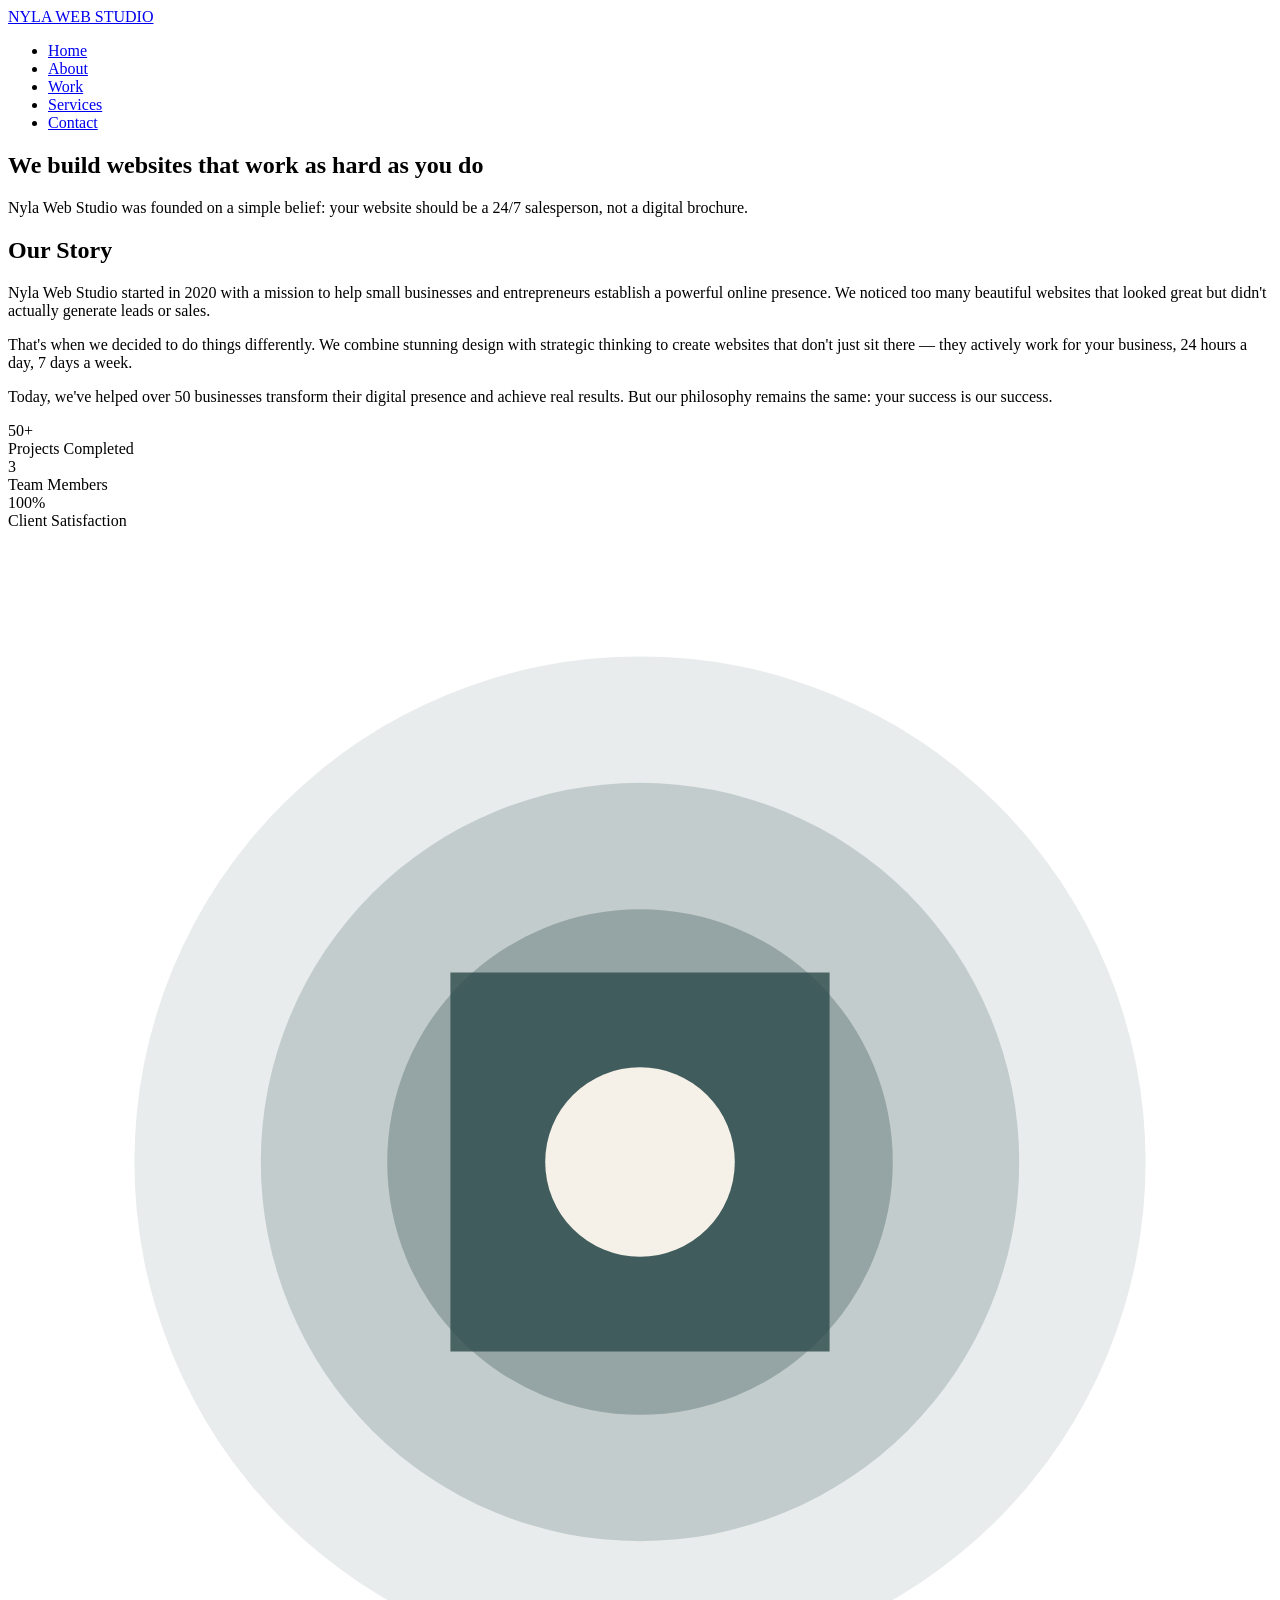
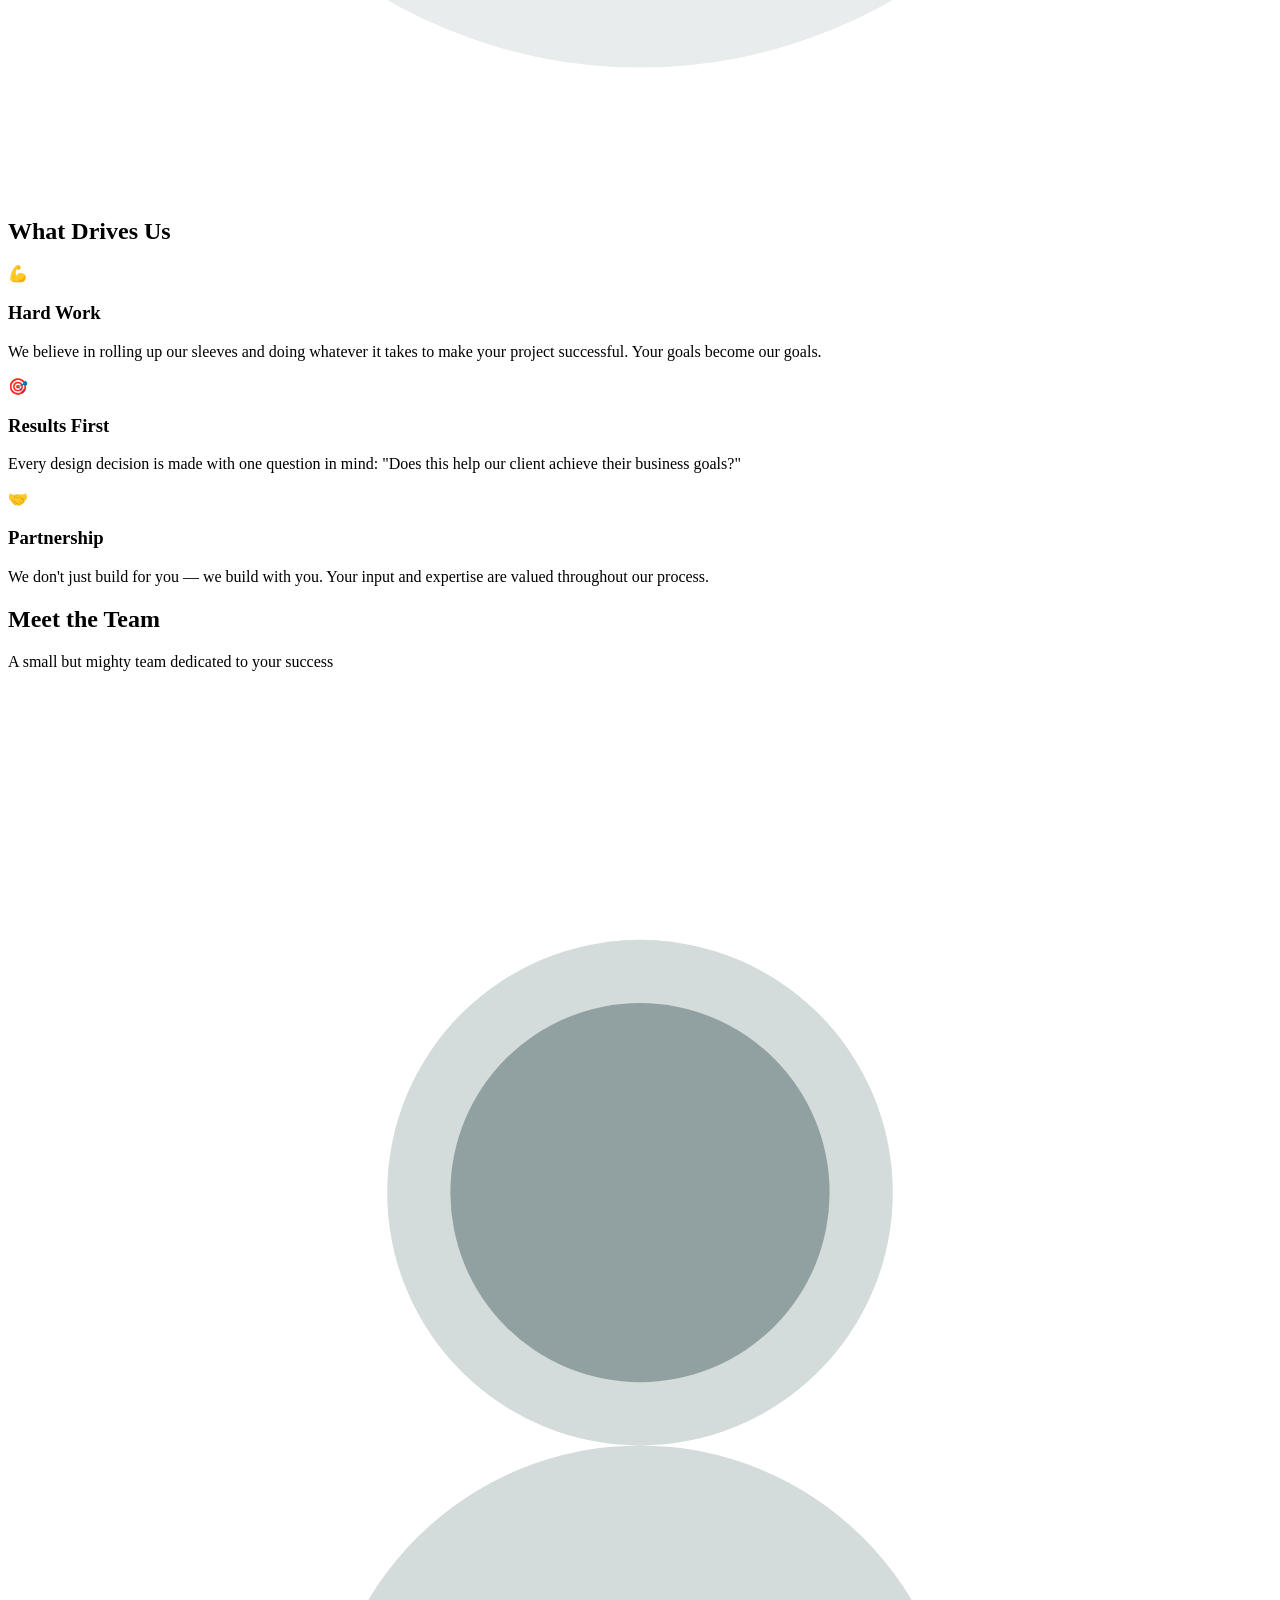
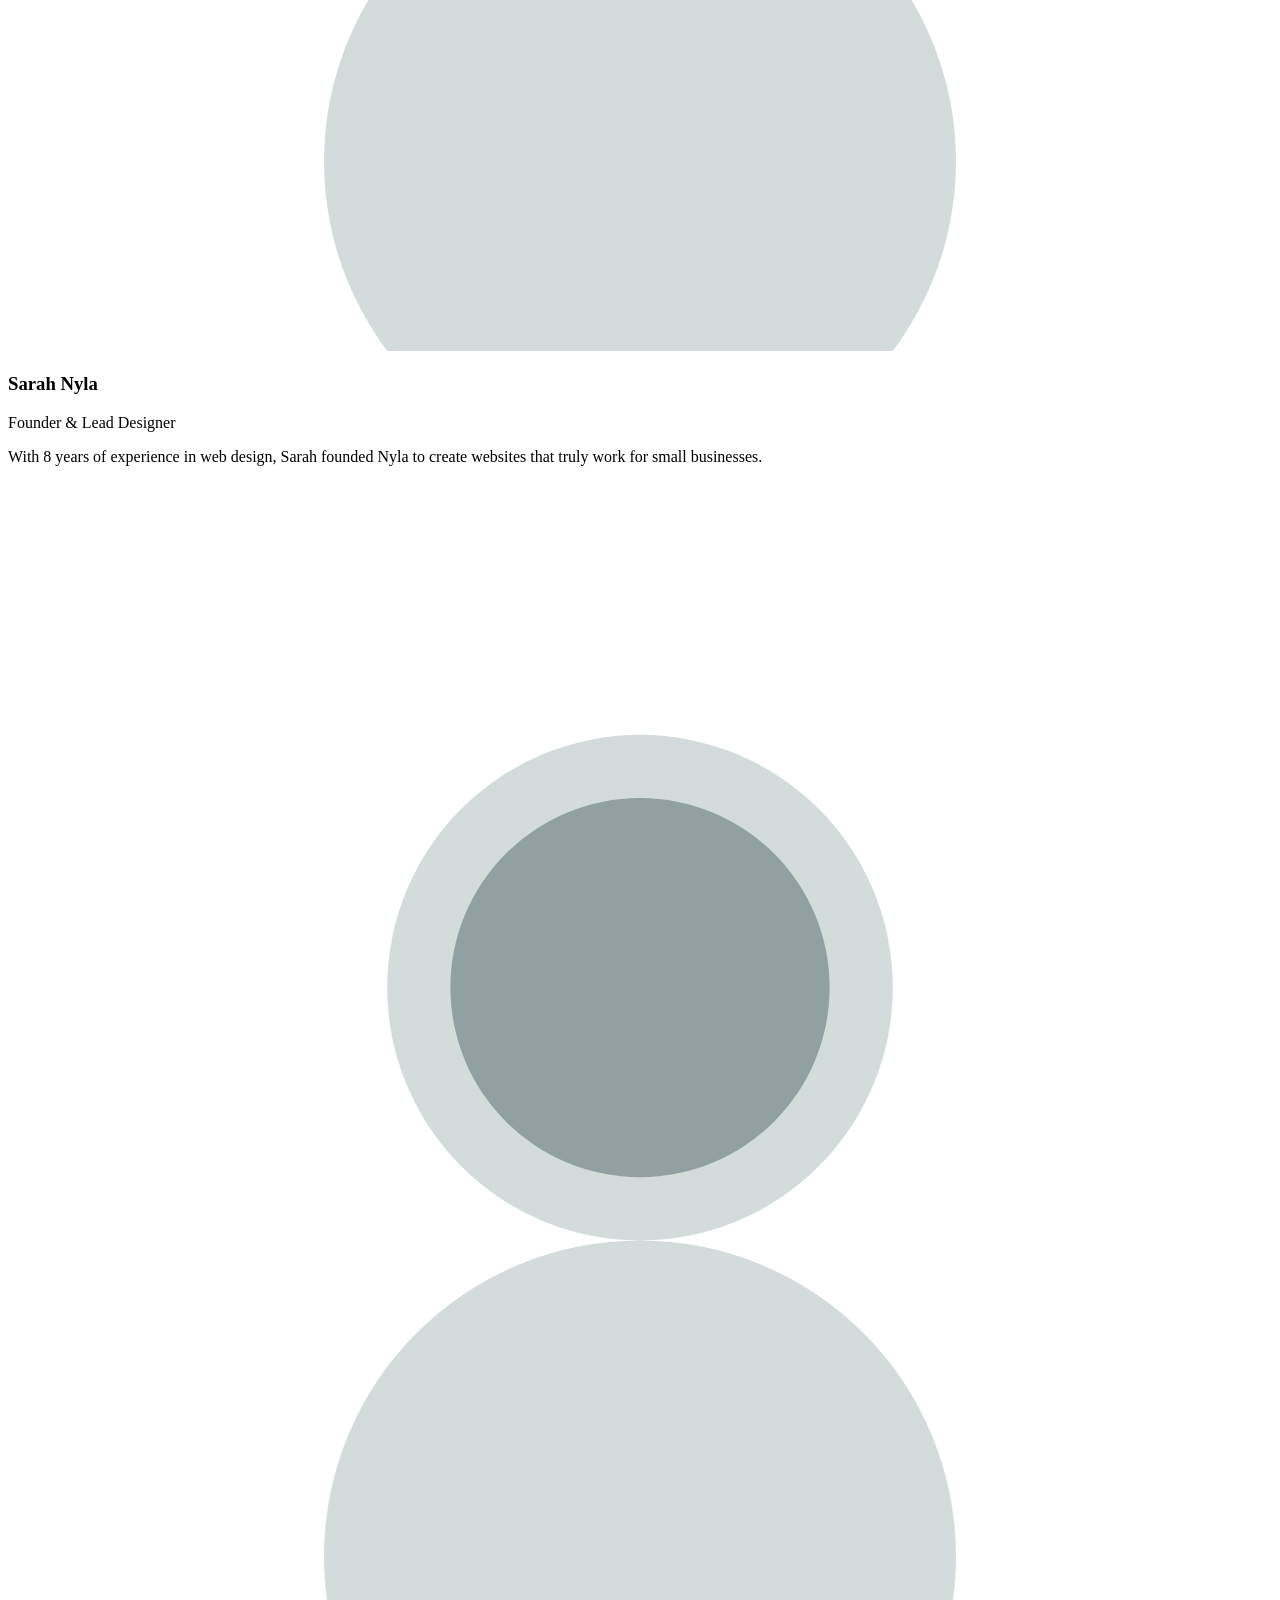
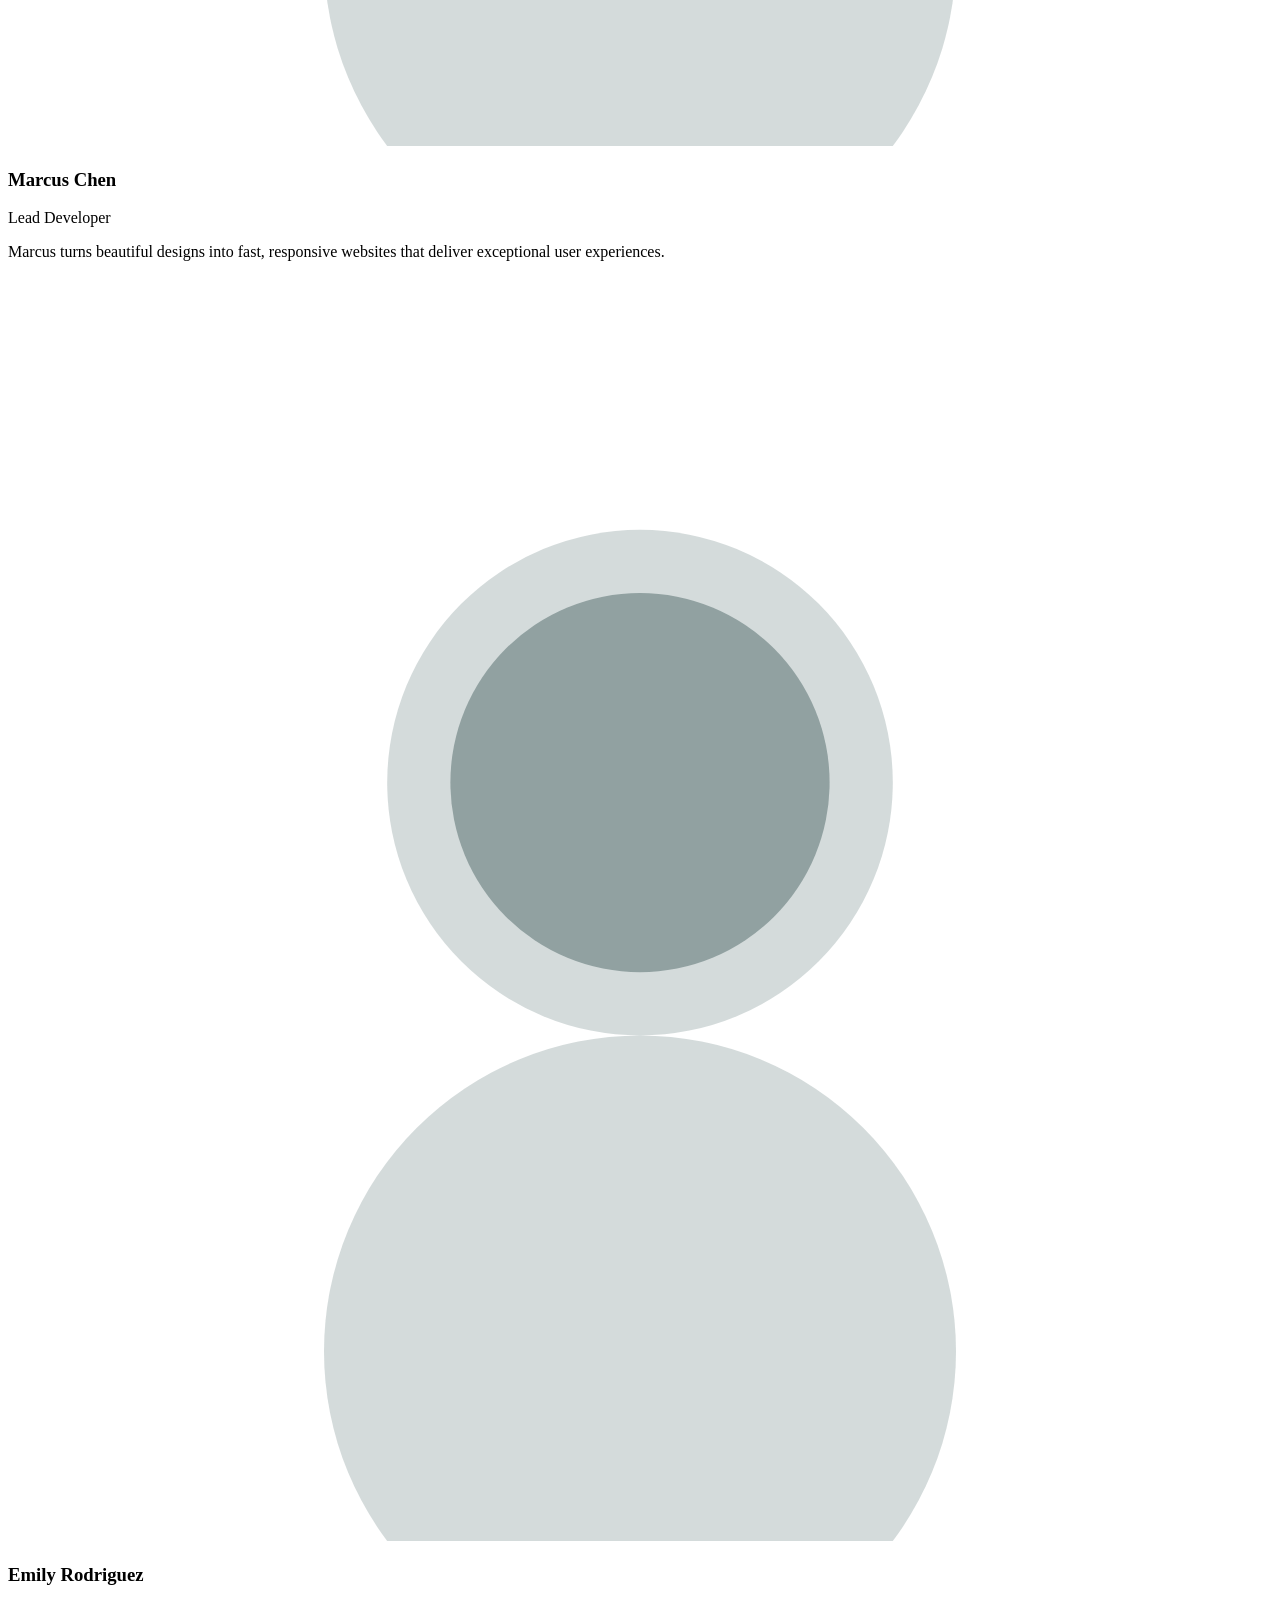
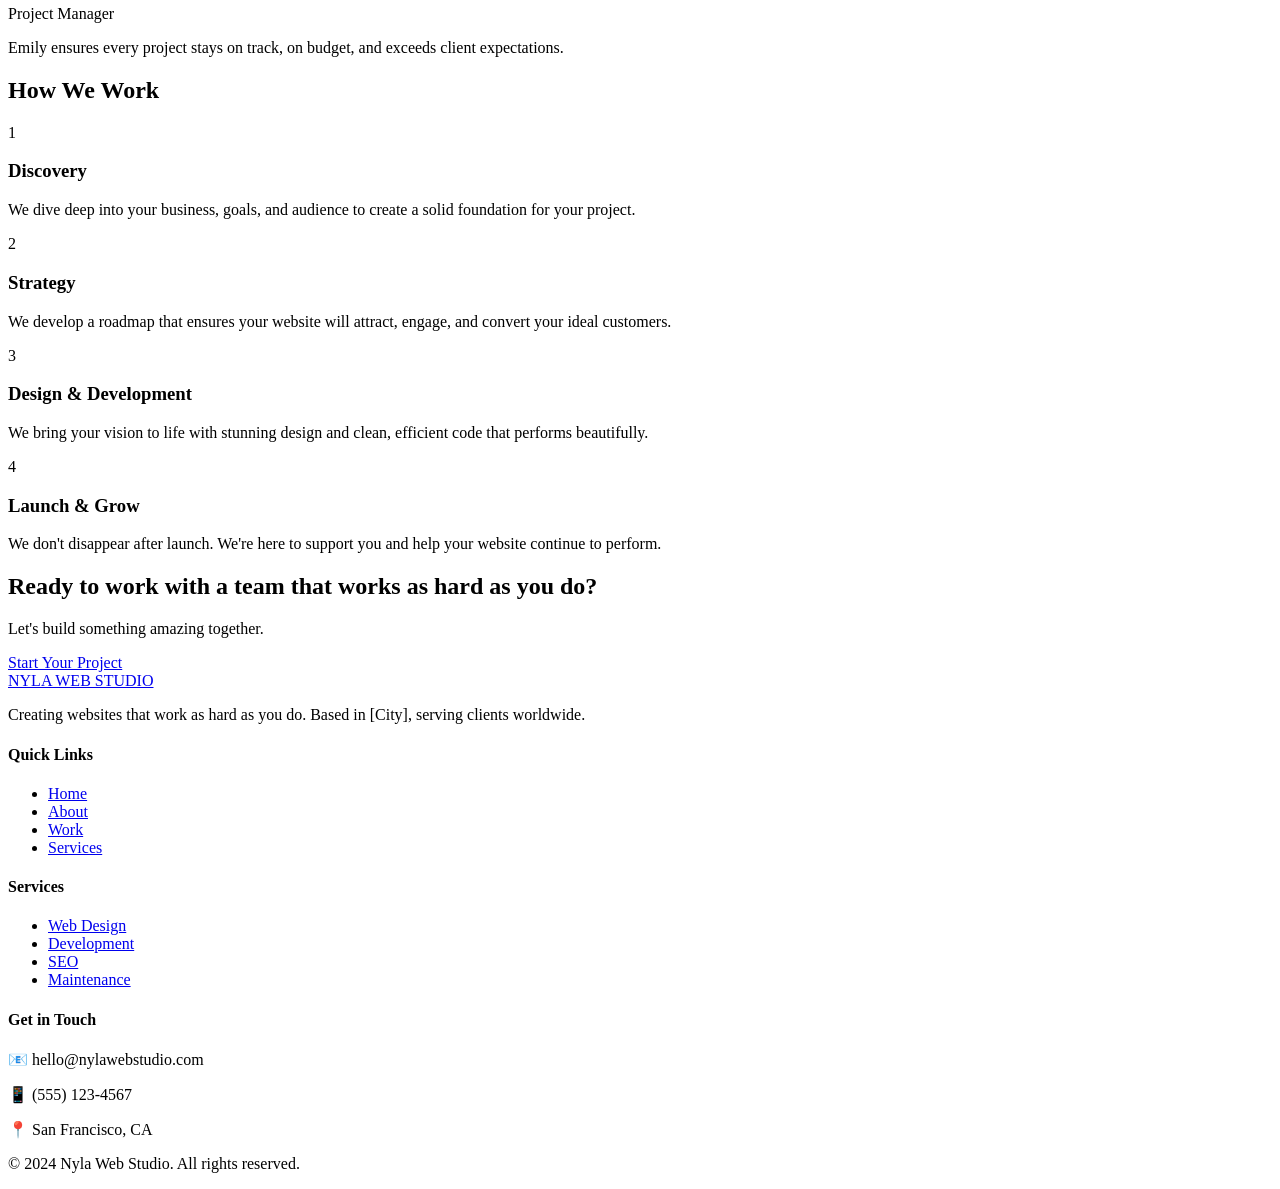
==== about.html @ 53f34f25 "Initial commit: Nyla Web Studio" ====
<!DOCTYPE html>
<html lang="en">
<head>
    <meta charset="UTF-8">
    <meta name="viewport" content="width=device-width, initial-scale=1.0">
    <title>About Us - Nyla Web Studio | Websites That Work As Hard As You Do</title>
    <link rel="stylesheet" href="style.css">
    <link rel="stylesheet" href="about.css">
</head>
<body>
    <!-- Navigation -->
    <nav class="navbar">
        <div class="container">
            <a href="index.html" class="logo">NYLA WEB STUDIO</a>
            <ul class="nav-menu">
                <li><a href="index.html">Home</a></li>
                <li><a href="about.html" class="active">About</a></li>
                <li><a href="#work">Work</a></li>
                <li><a href="#services">Services</a></li>
                <li><a href="#Insight">Contact</a></li>
            </ul>
        </div>
    </nav>

    <!-- Page Header -->
    <section class="page-header">
        <div class="container">
            <h1>We build websites that work as hard as you do</h1>
            <p>Nyla Web Studio was founded on a simple belief: your website should be a 24/7 salesperson, not a digital brochure.</p>
        </div>
    </section>

    <!-- Story Section -->
    <section class="story-section">
        <div class="container">
            <div class="story-grid">
                <div class="story-content">
                    <h2>Our Story</h2>
                    <p>Nyla Web Studio started in 2020 with a mission to help small businesses and entrepreneurs establish a powerful online presence. We noticed too many beautiful websites that looked great but didn't actually generate leads or sales.</p>
                    <p>That's when we decided to do things differently. We combine stunning design with strategic thinking to create websites that don't just sit there — they actively work for your business, 24 hours a day, 7 days a week.</p>
                    <p>Today, we've helped over 50 businesses transform their digital presence and achieve real results. But our philosophy remains the same: your success is our success.</p>
                    
                    <div class="story-stats">
                        <div class="stat-item">
                            <div class="stat-number">50+</div>
                            <div class="stat-label">Projects Completed</div>
                        </div>
                        <div class="stat-item">
                            <div class="stat-number">3</div>
                            <div class="stat-label">Team Members</div>
                        </div>
                        <div class="stat-item">
                            <div class="stat-number">100%</div>
                            <div class="stat-label">Client Satisfaction</div>
                        </div>
                    </div>
                </div>
                <div class="story-image">
                    <svg viewBox="0 0 200 200" xmlns="http://www.w3.org/2000/svg">
                        <circle cx="100" cy="100" r="80" fill="#2c4a4a" opacity="0.1"/>
                        <circle cx="100" cy="100" r="60" fill="#2c4a4a" opacity="0.2"/>
                        <circle cx="100" cy="100" r="40" fill="#2c4a4a" opacity="0.3"/>
                        <path d="M70 70 L130 70 L130 130 L70 130 Z" fill="#2c4a4a" opacity="0.8"/>
                        <circle cx="100" cy="100" r="15" fill="#f5f0e8"/>
                    </svg>
                </div>
            </div>
        </div>
    </section>

    <!-- Values Section -->
    <section class="values-section">
        <div class="container">
            <h2>What Drives Us</h2>
            <div class="values-grid">
                <div class="value-card">
                    <div class="value-icon">💪</div>
                    <h3>Hard Work</h3>
                    <p>We believe in rolling up our sleeves and doing whatever it takes to make your project successful. Your goals become our goals.</p>
                </div>
                <div class="value-card">
                    <div class="value-icon">🎯</div>
                    <h3>Results First</h3>
                    <p>Every design decision is made with one question in mind: "Does this help our client achieve their business goals?"</p>
                </div>
                <div class="value-card">
                    <div class="value-icon">🤝</div>
                    <h3>Partnership</h3>
                    <p>We don't just build for you — we build with you. Your input and expertise are valued throughout our process.</p>
                </div>
            </div>
        </div>
    </section>

    <!-- Team Section -->
    <section class="team-section">
        <div class="container">
            <h2>Meet the Team</h2>
            <p class="team-subtitle">A small but mighty team dedicated to your success</p>
            
            <div class="team-grid">
                <div class="team-member">
                    <div class="member-image">
                        <svg viewBox="0 0 100 100" xmlns="http://www.w3.org/2000/svg">
                            <circle cx="50" cy="40" r="20" fill="#2c4a4a" opacity="0.2"/>
                            <circle cx="50" cy="85" r="25" fill="#2c4a4a" opacity="0.2"/>
                            <circle cx="50" cy="40" r="15" fill="#2c4a4a" opacity="0.4"/>
                        </svg>
                    </div>
                    <h3>Sarah Nyla</h3>
                    <div class="member-role">Founder & Lead Designer</div>
                    <p class="member-bio">With 8 years of experience in web design, Sarah founded Nyla to create websites that truly work for small businesses.</p>
                </div>
                <div class="team-member">
                    <div class="member-image">
                        <svg viewBox="0 0 100 100" xmlns="http://www.w3.org/2000/svg">
                            <circle cx="50" cy="40" r="20" fill="#2c4a4a" opacity="0.2"/>
                            <circle cx="50" cy="85" r="25" fill="#2c4a4a" opacity="0.2"/>
                            <circle cx="50" cy="40" r="15" fill="#2c4a4a" opacity="0.4"/>
                        </svg>
                    </div>
                    <h3>Marcus Chen</h3>
                    <div class="member-role">Lead Developer</div>
                    <p class="member-bio">Marcus turns beautiful designs into fast, responsive websites that deliver exceptional user experiences.</p>
                </div>
                <div class="team-member">
                    <div class="member-image">
                        <svg viewBox="0 0 100 100" xmlns="http://www.w3.org/2000/svg">
                            <circle cx="50" cy="40" r="20" fill="#2c4a4a" opacity="0.2"/>
                            <circle cx="50" cy="85" r="25" fill="#2c4a4a" opacity="0.2"/>
                            <circle cx="50" cy="40" r="15" fill="#2c4a4a" opacity="0.4"/>
                        </svg>
                    </div>
                    <h3>Emily Rodriguez</h3>
                    <div class="member-role">Project Manager</div>
                    <p class="member-bio">Emily ensures every project stays on track, on budget, and exceeds client expectations.</p>
                </div>
            </div>
        </div>
    </section>

    <!-- Process Section -->
    <section class="process-section">
        <div class="container">
            <h2>How We Work</h2>
            <div class="process-timeline">
                <div class="process-item">
                    <div class="process-number">1</div>
                    <div class="process-content">
                        <h3>Discovery</h3>
                        <p>We dive deep into your business, goals, and audience to create a solid foundation for your project.</p>
                    </div>
                </div>
                <div class="process-item">
                    <div class="process-number">2</div>
                    <div class="process-content">
                        <h3>Strategy</h3>
                        <p>We develop a roadmap that ensures your website will attract, engage, and convert your ideal customers.</p>
                    </div>
                </div>
                <div class="process-item">
                    <div class="process-number">3</div>
                    <div class="process-content">
                        <h3>Design & Development</h3>
                        <p>We bring your vision to life with stunning design and clean, efficient code that performs beautifully.</p>
                    </div>
                </div>
                <div class="process-item">
                    <div class="process-number">4</div>
                    <div class="process-content">
                        <h3>Launch & Grow</h3>
                        <p>We don't disappear after launch. We're here to support you and help your website continue to perform.</p>
                    </div>
                </div>
            </div>
        </div>
    </section>

    <!-- CTA Section -->
    <section class="cta-section">
        <div class="container">
            <h2>Ready to work with a team that works as hard as you do?</h2>
            <p>Let's build something amazing together.</p>
            <a href="#contact" class="cta-button">Start Your Project</a>
        </div>
    </section>

    <!-- Footer -->
    <footer class="footer">
        <div class="container">
            <div class="footer-content">
                <div class="footer-about">
                    <a href="index.html" class="footer-logo">NYLA WEB STUDIO</a>
                    <p>Creating websites that work as hard as you do. Based in [City], serving clients worldwide.</p>
                </div>
                <div class="footer-links">
                    <h4>Quick Links</h4>
                    <ul>
                        <li><a href="index.html">Home</a></li>
                        <li><a href="about.html">About</a></li>
                        <li><a href="#work">Work</a></li>
                        <li><a href="#services">Services</a></li>
                    </ul>
                </div>
                <div class="footer-services">
                    <h4>Services</h4>
                    <ul>
                        <li><a href="#web-design">Web Design</a></li>
                        <li><a href="#development">Development</a></li>
                        <li><a href="#seo">SEO</a></li>
                        <li><a href="#maintenance">Maintenance</a></li>
                    </ul>
                </div>
                <div class="footer-contact">
                    <h4>Get in Touch</h4>
                    <p>📧 hello@nylawebstudio.com</p>
                    <p>📱 (555) 123-4567</p>
                    <p>📍 San Francisco, CA</p>
                </div>
            </div>
            <div class="footer-bottom">
                <p>&copy; 2024 Nyla Web Studio. All rights reserved.</p>
            </div>
        </div>
    </footer>
</body>
</html>
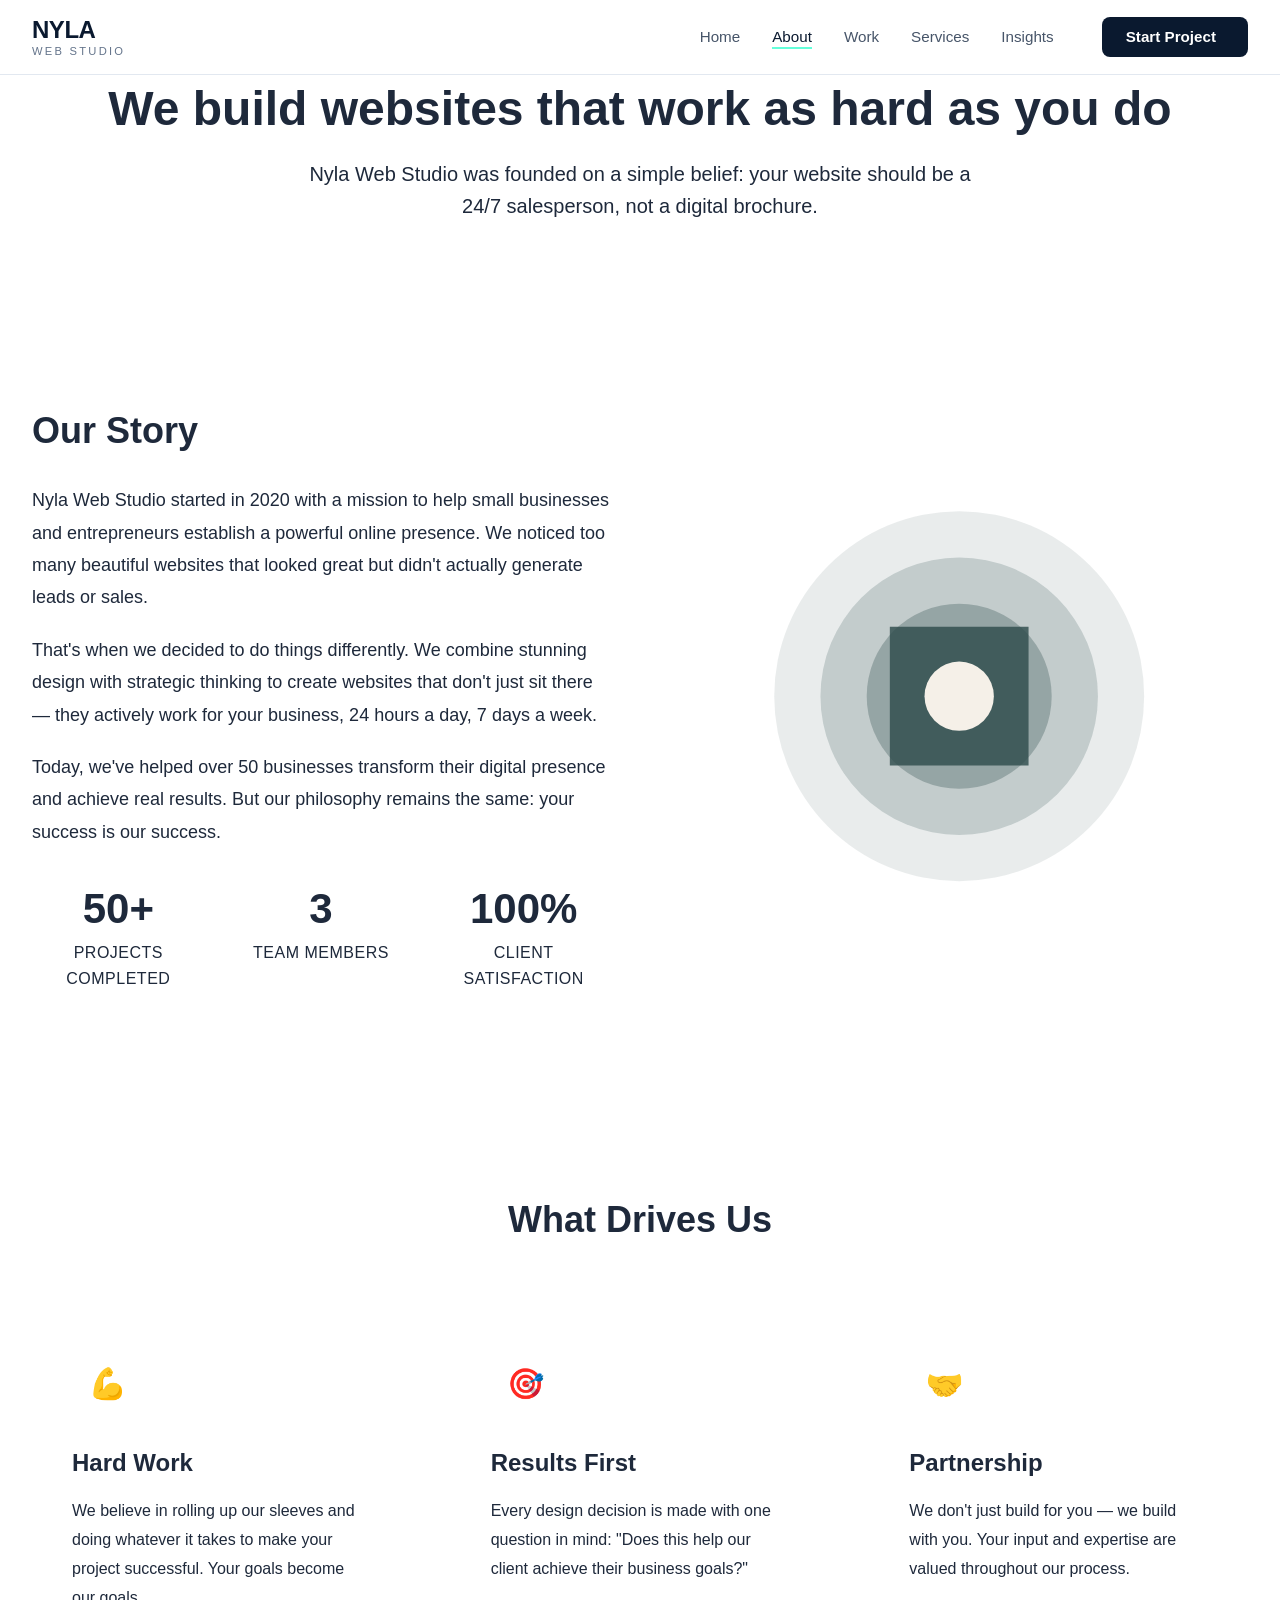
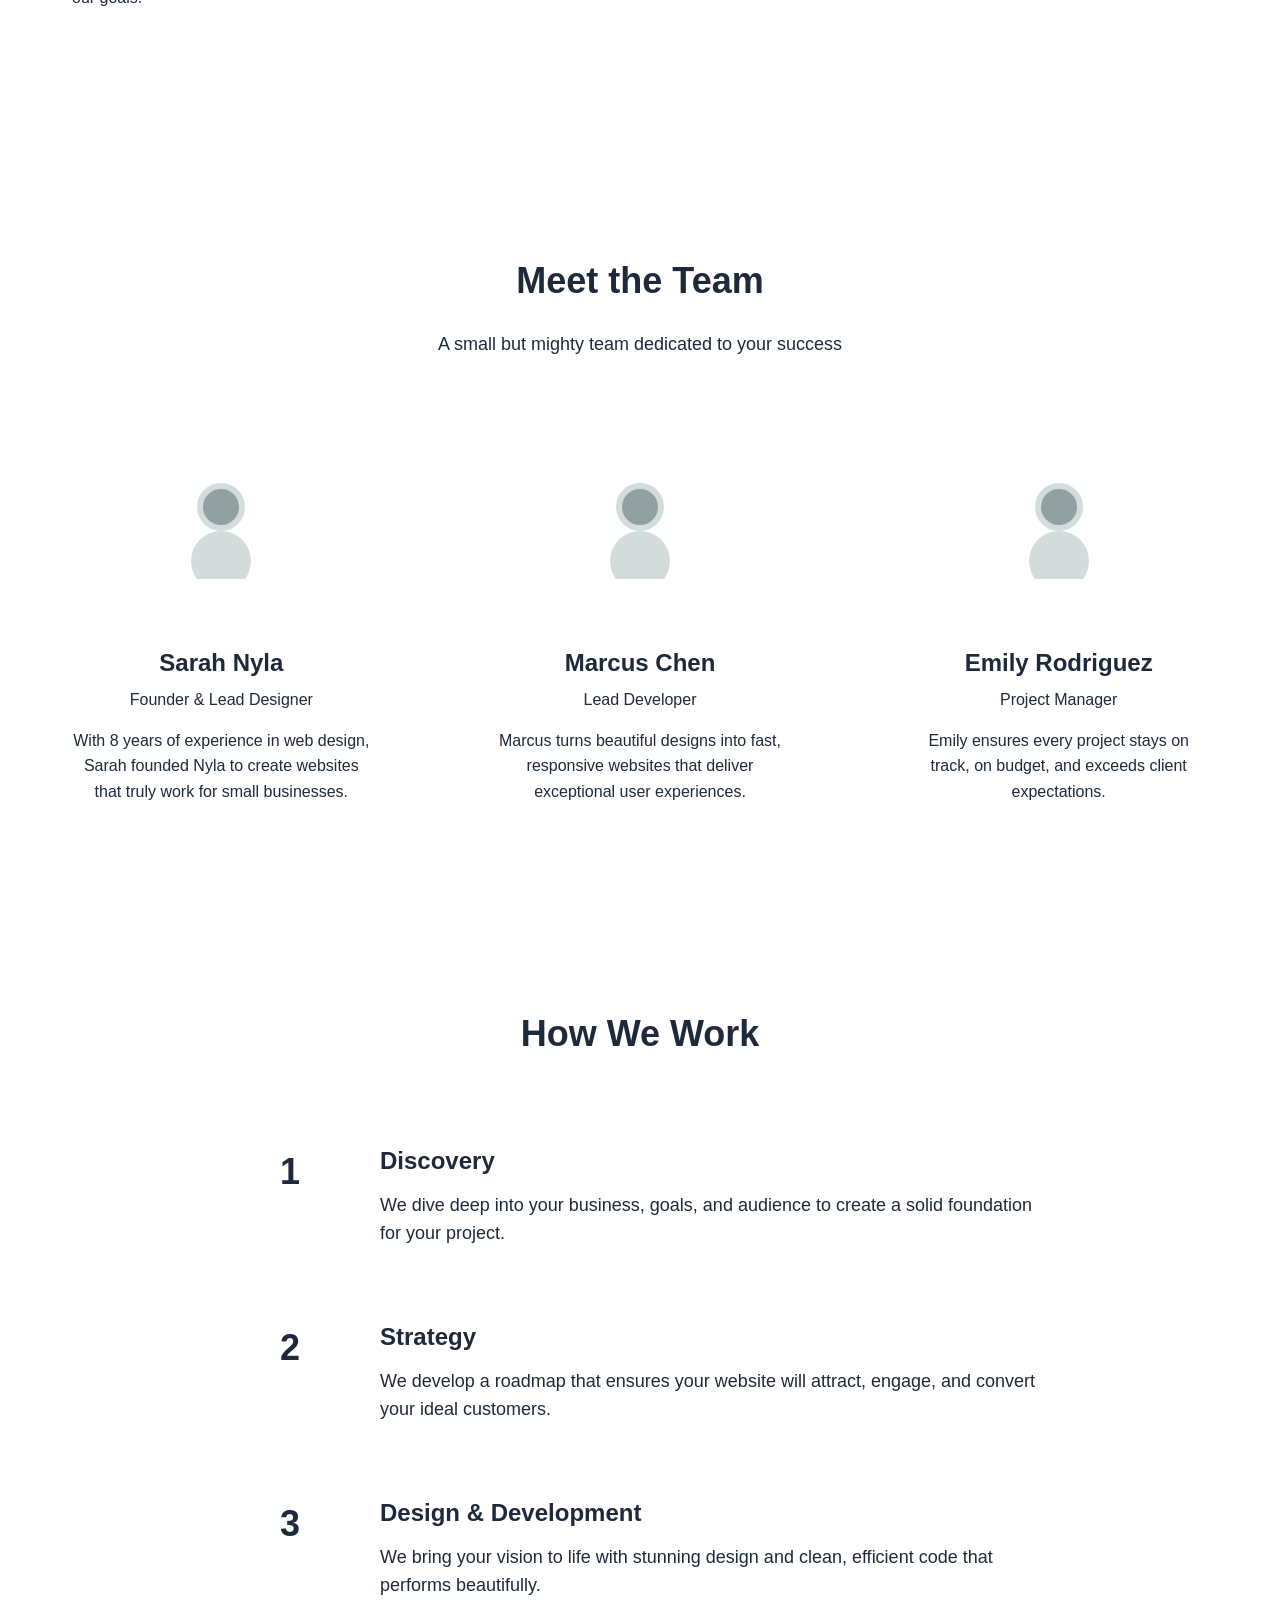
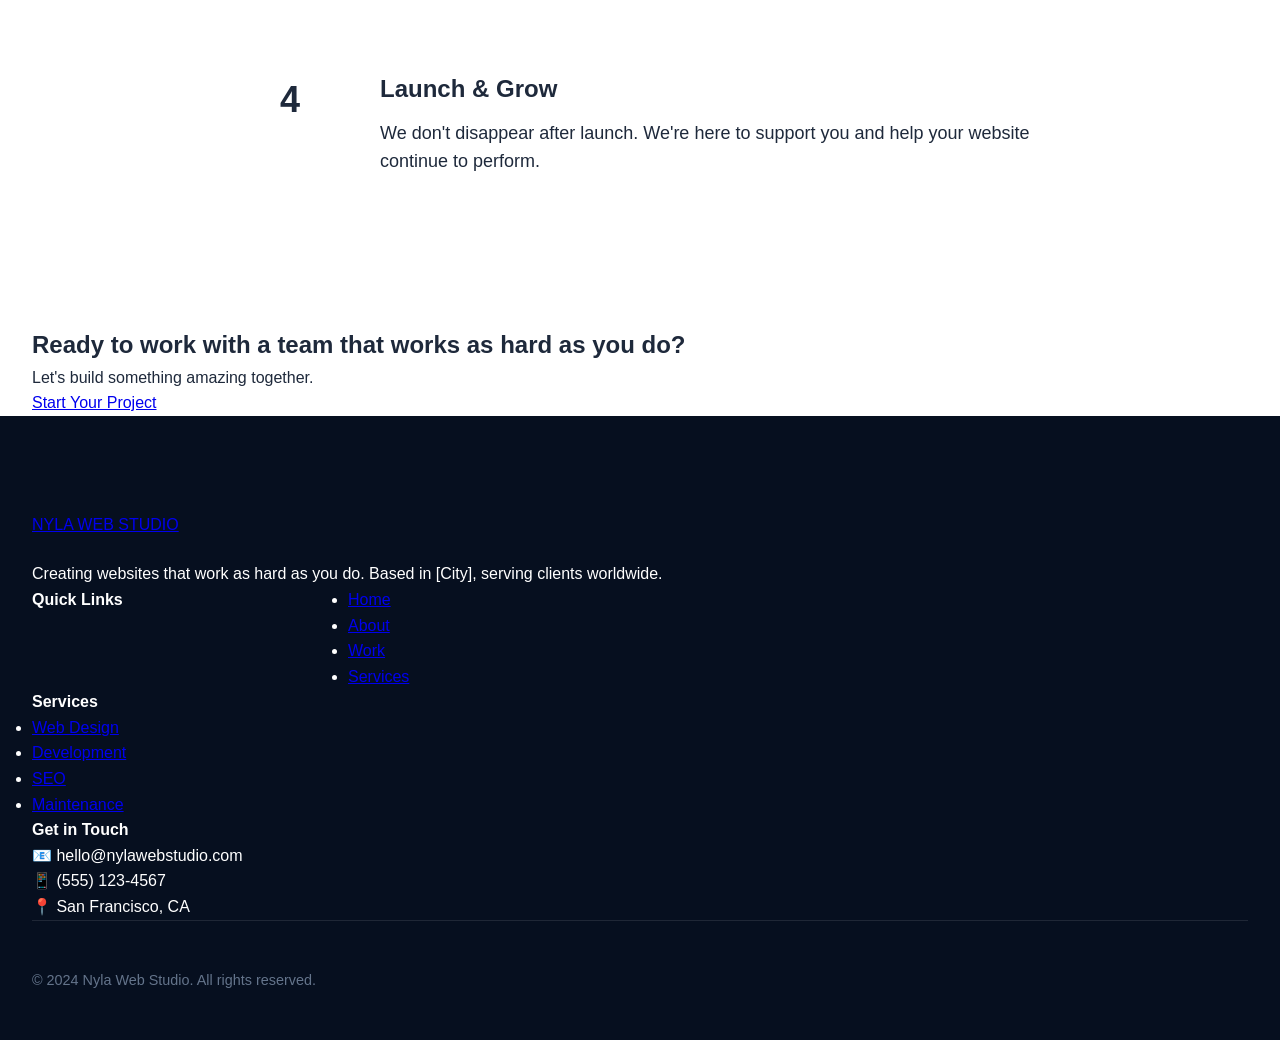
==== commit 65a3860a: "Save: responsive fixes and notification security" ====
--- a/about.html
+++ b/about.html
@@ -4,21 +4,36 @@
     <meta charset="UTF-8">
     <meta name="viewport" content="width=device-width, initial-scale=1.0">
     <title>About Us - Nyla Web Studio | Websites That Work As Hard As You Do</title>
-    <link rel="stylesheet" href="style.css">
-    <link rel="stylesheet" href="about.css">
+    <link rel="stylesheet" href="css/style.css">
+    <link rel="stylesheet" href="css/about.css">
 </head>
 <body>
     <!-- Navigation -->
     <nav class="navbar">
-        <div class="container">
-            <a href="index.html" class="logo">NYLA WEB STUDIO</a>
-            <ul class="nav-menu">
-                <li><a href="index.html">Home</a></li>
-                <li><a href="about.html" class="active">About</a></li>
-                <li><a href="#work">Work</a></li>
-                <li><a href="#services">Services</a></li>
-                <li><a href="#Insight">Contact</a></li>
-            </ul>
+        <div class="nav-container">
+            <a href="index.html" class="nav-logo">
+                <span class="logo-text">NYLA</span>
+                <span class="logo-tagline">web studio</span>
+            </a>
+            <div class="nav-menu">
+                <ul class="nav-list">
+                    <li><a href="index.html" class="nav-link">Home</a></li>
+                    <li><a href="about.html" class="nav-link active">About</a></li>
+                    <li><a href="#work" class="nav-link">Work</a></li>
+                    <li><a href="#services" class="nav-link">Services</a></li>
+                    <li><a href="#insights" class="nav-link">Insights</a></li>
+                </ul>
+                <a href="#contact" class="nav-cta">
+                    <span>Start Project</span>
+                    <i class="fas fa-arrow-right"></i>
+                </a>
+            </div>
+
+            <div class="nav-toggle">
+                <span></span>
+                <span></span>
+                <span></span>
+            </div>
         </div>
     </nav>
 
--- a/css/style.css
+++ b/css/style.css
@@ -0,0 +1,1562 @@
+/* ==========================================================================
+   Reset & Variables
+   ========================================================================== */
+
+* {
+    margin: 0;
+    padding: 0;
+    box-sizing: border-box;
+}
+
+:root {
+    /* Colors */
+    --primary: #0a192f;
+    --primary-dark: #060f1f;
+    --primary-light: #172a45;
+    --secondary: #64ffda;
+    --secondary-dark: #4cd8b8;
+    --accent: #ff6b6b;
+    --white: #ffffff;
+    --off-white: #f8fafc;
+    --gray-100: #f1f5f9;
+    --gray-200: #e2e8f0;
+    --gray-300: #cbd5e1;
+    --gray-400: #94a3b8;
+    --gray-500: #64748b;
+    --gray-600: #475569;
+    --gray-700: #334155;
+    --gray-800: #1e293b;
+    --gray-900: #0f172a;
+    
+    /* Typography */
+    --font-primary: 'Plus Jakarta Sans', sans-serif;
+    --font-display: 'Syne', sans-serif;
+    
+    /* Spacing */
+    --space-xs: 0.5rem;
+    --space-sm: 1rem;
+    --space-md: 1.5rem;
+    --space-lg: 2rem;
+    --space-xl: 3rem;
+    --space-2xl: 4rem;
+    --space-3xl: 6rem;
+    
+    /* Other */
+    --radius-sm: 0.5rem;
+    --radius-md: 1rem;
+    --radius-lg: 2rem;
+    --shadow-sm: 0 1px 3px rgba(0,0,0,0.12);
+    --shadow-md: 0 4px 6px rgba(0,0,0,0.1);
+    --shadow-lg: 0 10px 25px rgba(0,0,0,0.1);
+    --transition: all 0.3s ease;
+}
+
+/* ==========================================================================
+   Base Styles
+   ========================================================================== */
+
+body {
+    font-family: var(--font-primary);
+    color: var(--gray-800);
+    background: var(--white);
+    line-height: 1.6;
+    overflow-x: hidden;
+}
+
+html {
+    scroll-behavior: smooth;
+}
+
+.container {
+    max-width: 1280px;
+    margin: 0 auto;
+    padding: 0 var(--space-lg);
+}
+
+/* ==========================================================================
+   Preloader
+   ========================================================================== */
+
+.preloader {
+    position: fixed;
+    inset: 0;
+    background: var(--primary);
+    z-index: 9999;
+    display: flex;
+    align-items: center;
+    justify-content: center;
+    transition: opacity 0.5s ease, visibility 0.5s ease;
+}
+
+.preloader.hidden {
+    opacity: 0;
+    visibility: hidden;
+}
+
+.preloader-content {
+    text-align: center;
+}
+
+.preloader-logo {
+    font-family: var(--font-display);
+    font-size: 3rem;
+    font-weight: 800;
+    color: var(--white);
+    letter-spacing: -0.02em;
+    margin-bottom: var(--space-lg);
+    animation: pulse 2s infinite;
+}
+
+@keyframes pulse {
+    0%, 100% { opacity: 1; }
+    50% { opacity: 0.5; }
+}
+
+.preloader-progress {
+    width: 200px;
+    height: 2px;
+    background: rgba(255,255,255,0.2);
+    border-radius: 2px;
+    overflow: hidden;
+}
+
+.preloader-bar {
+    width: 0%;
+    height: 100%;
+    background: var(--secondary);
+    animation: load 2s ease forwards;
+}
+
+@keyframes load {
+    0% { width: 0%; }
+    100% { width: 100%; }
+}
+
+/* ==========================================================================
+   Navigation
+   ========================================================================== */
+
+.navbar {
+    position: fixed;
+    top: 0;
+    left: 0;
+    width: 100%;
+    z-index: 1000;
+    background: rgba(255,255,255,0.95);
+    backdrop-filter: blur(10px);
+    -webkit-backdrop-filter: blur(10px);
+    border-bottom: 1px solid var(--gray-200);
+    transition: var(--transition);
+}
+
+.navbar.scrolled {
+    box-shadow: var(--shadow-md);
+}
+
+.nav-container {
+    max-width: 1280px;
+    margin: 0 auto;
+    padding: var(--space-sm) var(--space-lg);
+    display: flex;
+    justify-content: space-between;
+    align-items: center;
+}
+
+.nav-logo {
+    text-decoration: none;
+    display: flex;
+    flex-direction: column;
+    line-height: 1.2;
+}
+
+.logo-text {
+    font-family: var(--font-display);
+    font-size: 1.5rem;
+    font-weight: 800;
+    color: var(--primary);
+    letter-spacing: -0.02em;
+}
+
+.logo-tagline {
+    font-size: 0.7rem;
+    color: var(--gray-500);
+    letter-spacing: 0.2em;
+    text-transform: uppercase;
+}
+
+.nav-menu {
+    display: flex;
+    align-items: center;
+    gap: var(--space-xl);
+}
+
+.nav-list {
+    display: flex;
+    gap: var(--space-lg);
+    list-style: none;
+}
+
+.nav-link {
+    text-decoration: none;
+    color: var(--gray-600);
+    font-weight: 500;
+    font-size: 0.95rem;
+    transition: var(--transition);
+    position: relative;
+}
+
+.nav-link::after {
+    content: '';
+    position: absolute;
+    bottom: -4px;
+    left: 0;
+    width: 0;
+    height: 2px;
+    background: var(--secondary);
+    transition: var(--transition);
+}
+
+.nav-link:hover,
+.nav-link.active {
+    color: var(--primary);
+}
+
+.nav-link:hover::after,
+.nav-link.active::after {
+    width: 100%;
+}
+
+.nav-cta {
+    text-decoration: none;
+    display: inline-flex;
+    align-items: center;
+    gap: var(--space-xs);
+    padding: var(--space-xs) var(--space-md);
+    background: var(--primary);
+    color: var(--white);
+    border-radius: var(--radius-sm);
+    font-weight: 600;
+    font-size: 0.95rem;
+    transition: var(--transition);
+}
+
+.nav-cta:hover {
+    background: var(--secondary);
+    color: var(--primary);
+    transform: translateY(-2px);
+}
+
+.nav-toggle {
+    display: none;
+    flex-direction: column;
+    gap: 6px;
+    cursor: pointer;
+}
+
+.nav-toggle span {
+    width: 30px;
+    height: 2px;
+    background: var(--primary);
+    transition: var(--transition);
+}
+
+/* Mobile Navigation */
+@media (max-width: 768px) {
+    .nav-menu {
+        position: fixed;
+        top: 72px;
+        left: 0;
+        width: 100%;
+        background: var(--white);
+        flex-direction: column;
+        padding: var(--space-xl);
+        gap: var(--space-lg);
+        transform: translateY(-150%);
+        opacity: 0;
+        transition: var(--transition);
+        box-shadow: var(--shadow-lg);
+        border-bottom: 1px solid var(--gray-200);
+    }
+    
+    .nav-menu.active {
+        transform: translateY(0);
+        opacity: 1;
+    }
+    
+    .nav-list {
+        flex-direction: column;
+        align-items: center;
+        gap: var(--space-md);
+    }
+    
+    .nav-toggle {
+        display: flex;
+    }
+    
+    .nav-toggle.active span:nth-child(1) {
+        transform: rotate(45deg) translate(8px, 6px);
+    }
+    
+    .nav-toggle.active span:nth-child(2) {
+        opacity: 0;
+    }
+    
+    .nav-toggle.active span:nth-child(3) {
+        transform: rotate(-45deg) translate(8px, -6px);
+    }
+}
+
+/* ==========================================================================
+   Hero Section
+   ========================================================================== */
+
+.hero {
+    min-height: 100vh;
+    display: flex;
+    align-items: center;
+    position: relative;
+    padding: var(--space-3xl) var(--space-lg);
+    background: linear-gradient(135deg, var(--primary) 0%, var(--primary-dark) 100%);
+    color: var(--white);
+    overflow: hidden;
+}
+
+.hero-background {
+    position: absolute;
+    inset: 0;
+    overflow: hidden;
+}
+
+.hero-shape {
+    position: absolute;
+    border-radius: 50%;
+    filter: blur(60px);
+    opacity: 0.15;
+}
+
+.hero-shape-1 {
+    width: 400px;
+    height: 400px;
+    background: var(--secondary);
+    top: -100px;
+    right: -100px;
+    animation: float 20s infinite;
+}
+
+.hero-shape-2 {
+    width: 300px;
+    height: 300px;
+    background: var(--accent);
+    bottom: -100px;
+    left: -100px;
+    animation: float 15s infinite reverse;
+}
+
+.hero-shape-3 {
+    width: 200px;
+    height: 200px;
+    background: var(--secondary);
+    top: 50%;
+    left: 50%;
+    transform: translate(-50%, -50%);
+    animation: pulse 10s infinite;
+}
+
+@keyframes float {
+    0%, 100% { transform: translate(0, 0); }
+    25% { transform: translate(50px, 50px); }
+    50% { transform: translate(100px, -50px); }
+    75% { transform: translate(-50px, 100px); }
+}
+
+.hero-content {
+    max-width: 800px;
+    margin: 0 auto;
+    text-align: center;
+    position: relative;
+    z-index: 10;
+}
+
+.hero-badge {
+    display: inline-flex;
+    align-items: center;
+    gap: var(--space-xs);
+    padding: var(--space-xs) var(--space-md);
+    background: rgba(255,255,255,0.1);
+    backdrop-filter: blur(10px);
+    border-radius: 100px;
+    margin-bottom: var(--space-lg);
+    font-size: 0.9rem;
+    border: 1px solid rgba(255,255,255,0.2);
+}
+
+.badge-pulse {
+    width: 8px;
+    height: 8px;
+    background: var(--secondary);
+    border-radius: 50%;
+    animation: pulse 2s infinite;
+}
+
+.hero-title {
+    font-family: var(--font-display);
+    font-size: clamp(2.5rem, 8vw, 5rem);
+    line-height: 1.1;
+    margin-bottom: var(--space-md);
+    font-weight: 800;
+}
+
+.title-line {
+    display: block;
+    overflow: hidden;
+    animation: reveal 1s ease forwards;
+    opacity: 0;
+    transform: translateY(100%);
+}
+
+.title-line:nth-child(1) { animation-delay: 0.2s; }
+.title-line:nth-child(2) { animation-delay: 0.4s; }
+.title-line:nth-child(3) { animation-delay: 0.6s; }
+
+@keyframes reveal {
+    0% {
+        opacity: 0;
+        transform: translateY(100%);
+    }
+    100% {
+        opacity: 1;
+        transform: translateY(0);
+    }
+}
+
+.gradient-text {
+    background: linear-gradient(135deg, var(--secondary), var(--accent));
+    -webkit-background-clip: text;
+    -webkit-text-fill-color: transparent;
+    background-clip: text;
+}
+
+.hero-description {
+    font-size: var(--text-lg);
+    color: var(--gray-300);
+    max-width: 600px;
+    margin: 0 auto var(--space-xl);
+    animation: fadeUp 1s ease 0.8s forwards;
+    opacity: 0;
+    transform: translateY(20px);
+}
+
+@keyframes fadeUp {
+    to {
+        opacity: 1;
+        transform: translateY(0);
+    }
+}
+
+.hero-cta {
+    display: flex;
+    gap: var(--space-md);
+    justify-content: center;
+    margin-bottom: var(--space-2xl);
+    animation: fadeUp 1s ease 1s forwards;
+    opacity: 0;
+}
+
+.btn {
+    display: inline-flex;
+    align-items: center;
+    gap: var(--space-xs);
+    padding: var(--space-sm) var(--space-xl);
+    border-radius: var(--radius-sm);
+    text-decoration: none;
+    font-weight: 600;
+    font-size: 1rem;
+    transition: var(--transition);
+    border: none;
+    cursor: pointer;
+}
+
+.btn-primary {
+    background: var(--secondary);
+    color: var(--primary);
+}
+
+.btn-primary:hover {
+    background: var(--white);
+    transform: translateY(-2px);
+    box-shadow: var(--shadow-lg);
+}
+
+.btn-outline {
+    background: transparent;
+    border: 2px solid rgba(255,255,255,0.3);
+    color: var(--white);
+}
+
+.btn-outline:hover {
+    border-color: var(--secondary);
+    background: rgba(255,255,255,0.1);
+    transform: translateY(-2px);
+}
+
+.btn-full {
+    width: 100%;
+    justify-content: center;
+}
+
+.hero-stats {
+    display: flex;
+    justify-content: center;
+    gap: var(--space-2xl);
+    animation: fadeUp 1s ease 1.2s forwards;
+    opacity: 0;
+}
+
+.stat-item {
+    text-align: center;
+}
+
+.stat-number {
+    font-family: var(--font-display);
+    font-size: 2.5rem;
+    font-weight: 800;
+    color: var(--secondary);
+    line-height: 1;
+}
+
+.stat-label {
+    font-size: 0.9rem;
+    color: var(--gray-400);
+    text-transform: uppercase;
+    letter-spacing: 0.1em;
+}
+
+.hero-scroll {
+    position: absolute;
+    bottom: var(--space-xl);
+    left: 50%;
+    transform: translateX(-50%);
+    text-align: center;
+    animation: bounce 2s infinite;
+}
+
+.scroll-indicator {
+    display: flex;
+    flex-direction: column;
+    align-items: center;
+    gap: 4px;
+    margin-bottom: var(--space-xs);
+}
+
+.scroll-indicator span {
+    width: 2px;
+    height: 10px;
+    background: var(--white);
+    border-radius: 1px;
+    animation: scrollPulse 1.5s infinite;
+}
+
+.scroll-indicator span:nth-child(2) { animation-delay: 0.2s; }
+.scroll-indicator span:nth-child(3) { animation-delay: 0.4s; }
+
+@keyframes scrollPulse {
+    0%, 100% { opacity: 0.3; }
+    50% { opacity: 1; }
+}
+
+.scroll-text {
+    font-size: 0.8rem;
+    color: var(--gray-400);
+    text-transform: uppercase;
+    letter-spacing: 0.2em;
+}
+
+/* ==========================================================================
+   Trusted By Section
+   ========================================================================== */
+
+.trusted-by {
+    padding: var(--space-2xl) 0;
+    background: var(--off-white);
+}
+
+.trusted-title {
+    text-align: center;
+    color: var(--gray-500);
+    text-transform: uppercase;
+    letter-spacing: 0.2em;
+    font-size: 0.85rem;
+    margin-bottom: var(--space-xl);
+}
+
+.trusted-logos {
+    display: flex;
+    justify-content: space-around;
+    align-items: center;
+    flex-wrap: wrap;
+    gap: var(--space-xl);
+}
+
+.logo-item {
+    color: var(--gray-400);
+    font-weight: 600;
+    font-size: 1.2rem;
+    transition: var(--transition);
+    cursor: default;
+}
+
+.logo-item:hover {
+    color: var(--primary);
+}
+
+/* ==========================================================================
+   Work Section
+   ========================================================================== */
+
+.work {
+    padding: var(--space-3xl) 0;
+}
+
+.section-header {
+    max-width: 600px;
+    margin-bottom: var(--space-2xl);
+}
+
+.section-header.center {
+    text-align: center;
+    margin-left: auto;
+    margin-right: auto;
+}
+
+.section-subtitle {
+    color: var(--secondary);
+    text-transform: uppercase;
+    letter-spacing: 0.2em;
+    font-size: 0.85rem;
+    font-weight: 600;
+    margin-bottom: var(--space-xs);
+}
+
+.section-title {
+    font-family: var(--font-display);
+    font-size: clamp(2rem, 5vw, 3rem);
+    color: var(--primary);
+    margin-bottom: var(--space-sm);
+    line-height: 1.2;
+}
+
+.section-description {
+    color: var(--gray-600);
+    font-size: 1.1rem;
+}
+
+.work-grid {
+    display: grid;
+    grid-template-columns: repeat(2, 1fr);
+    gap: var(--space-lg);
+    margin-bottom: var(--space-xl);
+}
+
+.work-item {
+    position: relative;
+    border-radius: var(--radius-lg);
+    overflow: hidden;
+    cursor: pointer;
+}
+
+.work-item.featured {
+    grid-column: span 2;
+}
+
+.work-media {
+    position: relative;
+    aspect-ratio: 16/9;
+    overflow: hidden;
+}
+
+.work-image {
+    width: 100%;
+    height: 100%;
+    object-fit: cover;
+    transition: var(--transition);
+}
+
+.work-item:hover .work-image {
+    transform: scale(1.1);
+}
+
+.work-overlay {
+    position: absolute;
+    inset: 0;
+    background: linear-gradient(to top, rgba(0,0,0,0.9), transparent);
+    display: flex;
+    flex-direction: column;
+    justify-content: flex-end;
+    padding: var(--space-xl);
+    color: var(--white);
+    opacity: 0;
+    transition: var(--transition);
+}
+
+.work-item:hover .work-overlay {
+    opacity: 1;
+}
+
+.work-categories {
+    display: flex;
+    gap: var(--space-xs);
+    margin-bottom: var(--space-sm);
+}
+
+.work-categories span {
+    padding: 0.25rem 0.75rem;
+    background: rgba(255,255,255,0.2);
+    backdrop-filter: blur(10px);
+    border-radius: 100px;
+    font-size: 0.75rem;
+    font-weight: 600;
+    letter-spacing: 0.05em;
+}
+
+.work-title {
+    font-family: var(--font-display);
+    font-size: 1.5rem;
+    margin-bottom: var(--space-xs);
+}
+
+.work-description {
+    font-size: 0.95rem;
+    opacity: 0.8;
+    margin-bottom: var(--space-md);
+    max-width: 400px;
+}
+
+.work-link {
+    color: var(--secondary);
+    text-decoration: none;
+    font-weight: 600;
+    display: inline-flex;
+    align-items: center;
+    gap: var(--space-xs);
+    transition: var(--transition);
+}
+
+.work-link:hover {
+    gap: var(--space-sm);
+}
+
+.work-cta {
+    text-align: center;
+}
+
+/* ==========================================================================
+   Services Section
+   ========================================================================== */
+
+.services {
+    padding: var(--space-3xl) 0;
+    background: var(--off-white);
+}
+
+.services-grid {
+    display: grid;
+    grid-template-columns: repeat(4, 1fr);
+    gap: var(--space-lg);
+    margin-top: var(--space-xl);
+}
+
+.service-card {
+    background: var(--white);
+    padding: var(--space-xl);
+    border-radius: var(--radius-lg);
+    box-shadow: var(--shadow-sm);
+    transition: var(--transition);
+}
+
+.service-card:hover {
+    transform: translateY(-10px);
+    box-shadow: var(--shadow-lg);
+}
+
+.service-icon {
+    width: 60px;
+    height: 60px;
+    background: linear-gradient(135deg, var(--primary-light), var(--primary));
+    border-radius: var(--radius-sm);
+    display: flex;
+    align-items: center;
+    justify-content: center;
+    margin-bottom: var(--space-lg);
+}
+
+.service-icon i {
+    font-size: 1.8rem;
+    color: var(--secondary);
+}
+
+.service-title {
+    font-family: var(--font-display);
+    font-size: 1.25rem;
+    margin-bottom: var(--space-md);
+    color: var(--primary);
+}
+
+.service-description {
+    color: var(--gray-600);
+    margin-bottom: var(--space-lg);
+    font-size: 0.95rem;
+}
+
+.service-features {
+    list-style: none;
+}
+
+.service-features li {
+    display: flex;
+    align-items: center;
+    gap: var(--space-xs);
+    color: var(--gray-700);
+    font-size: 0.9rem;
+    margin-bottom: var(--space-xs);
+}
+
+.service-features i {
+    color: var(--secondary);
+    font-size: 0.8rem;
+}
+
+/* ==========================================================================
+   About Section
+   ========================================================================== */
+
+.about {
+    padding: var(--space-3xl) 0;
+}
+
+.about-grid {
+    display: grid;
+    grid-template-columns: 1fr 1fr;
+    gap: var(--space-2xl);
+    align-items: center;
+}
+
+.about-title {
+    font-family: var(--font-display);
+    font-size: clamp(2rem, 4vw, 2.5rem);
+    color: var(--primary);
+    margin-bottom: var(--space-md);
+    line-height: 1.2;
+}
+
+.about-description {
+    color: var(--gray-600);
+    font-size: 1.1rem;
+    margin-bottom: var(--space-xl);
+}
+
+.about-features {
+    display: flex;
+    flex-direction: column;
+    gap: var(--space-md);
+    margin-bottom: var(--space-xl);
+}
+
+.feature {
+    display: flex;
+    gap: var(--space-md);
+    align-items: flex-start;
+}
+
+.feature i {
+    font-size: 1.5rem;
+    color: var(--secondary);
+    background: var(--off-white);
+    padding: var(--space-xs);
+    border-radius: var(--radius-sm);
+}
+
+.feature h4 {
+    font-family: var(--font-display);
+    color: var(--primary);
+    margin-bottom: 0.25rem;
+}
+
+.feature p {
+    color: var(--gray-600);
+    font-size: 0.95rem;
+}
+
+.about-image {
+    position: relative;
+}
+
+.about-image img {
+    width: 100%;
+    border-radius: var(--radius-lg);
+    box-shadow: var(--shadow-lg);
+}
+
+.experience-badge {
+    position: absolute;
+    bottom: -30px;
+    right: -30px;
+    background: var(--secondary);
+    color: var(--primary);
+    padding: var(--space-lg);
+    border-radius: var(--radius-lg);
+    text-align: center;
+    box-shadow: var(--shadow-lg);
+}
+
+.experience-badge .years {
+    font-family: var(--font-display);
+    font-size: 3rem;
+    font-weight: 800;
+    display: block;
+    line-height: 1;
+}
+
+.experience-badge .text {
+    font-size: 0.9rem;
+    font-weight: 600;
+    text-transform: uppercase;
+    letter-spacing: 0.1em;
+}
+
+/* ==========================================================================
+   Testimonials
+   ========================================================================== */
+
+.testimonials {
+    padding: var(--space-3xl) 0;
+    background: var(--primary);
+    color: var(--white);
+}
+
+.testimonials .section-subtitle {
+    color: var(--secondary);
+}
+
+.testimonials .section-title {
+    color: var(--white);
+}
+
+.testimonials-slider {
+    position: relative;
+    max-width: 800px;
+    margin: var(--space-2xl) auto;
+}
+
+.testimonial-card {
+    display: none;
+    text-align: center;
+    padding: var(--space-xl);
+    background: rgba(255,255,255,0.05);
+    border-radius: var(--radius-lg);
+    backdrop-filter: blur(10px);
+    border: 1px solid rgba(255,255,255,0.1);
+}
+
+.testimonial-card.active {
+    display: block;
+    animation: fadeIn 0.5s ease;
+}
+
+@keyframes fadeIn {
+    from { opacity: 0; transform: scale(0.9); }
+    to { opacity: 1; transform: scale(1); }
+}
+
+.testimonial-rating {
+    color: #ffd700;
+    margin-bottom: var(--space-md);
+}
+
+.testimonial-rating i {
+    margin: 0 2px;
+}
+
+.testimonial-text {
+    font-size: 1.2rem;
+    line-height: 1.6;
+    margin-bottom: var(--space-xl);
+    font-style: italic;
+}
+
+.testimonial-author {
+    display: flex;
+    align-items: center;
+    justify-content: center;
+    gap: var(--space-md);
+}
+
+.author-info h4 {
+    font-family: var(--font-display);
+    color: var(--white);
+    margin-bottom: 0.25rem;
+}
+
+.author-info p {
+    color: var(--gray-400);
+    font-size: 0.9rem;
+}
+
+.testimonial-dots {
+    display: flex;
+    justify-content: center;
+    gap: var(--space-xs);
+}
+
+.dot {
+    width: 10px;
+    height: 10px;
+    border-radius: 50%;
+    background: rgba(255,255,255,0.3);
+    cursor: pointer;
+    transition: var(--transition);
+}
+
+.dot.active,
+.dot:hover {
+    background: var(--secondary);
+    transform: scale(1.2);
+}
+
+/* ==========================================================================
+   Insights Section
+   ========================================================================== */
+
+.insights {
+    padding: var(--space-3xl) 0;
+}
+
+.insights-grid {
+    display: grid;
+    grid-template-columns: repeat(3, 1fr);
+    gap: var(--space-lg);
+    margin-bottom: var(--space-xl);
+}
+
+.insight-card {
+    background: var(--white);
+    border-radius: var(--radius-lg);
+    overflow: hidden;
+    box-shadow: var(--shadow-sm);
+    transition: var(--transition);
+}
+
+.insight-card:hover {
+    transform: translateY(-10px);
+    box-shadow: var(--shadow-lg);
+}
+
+.insight-image {
+    position: relative;
+    aspect-ratio: 16/9;
+    overflow: hidden;
+}
+
+.insight-image img {
+    width: 100%;
+    height: 100%;
+    object-fit: cover;
+    transition: var(--transition);
+}
+
+.insight-card:hover .insight-image img {
+    transform: scale(1.1);
+}
+
+.insight-category {
+    position: absolute;
+    top: var(--space-md);
+    left: var(--space-md);
+    padding: 0.25rem 1rem;
+    background: var(--secondary);
+    color: var(--primary);
+    border-radius: 100px;
+    font-size: 0.75rem;
+    font-weight: 600;
+    letter-spacing: 0.05em;
+}
+
+.insight-content {
+    padding: var(--space-xl);
+}
+
+.insight-meta {
+    display: flex;
+    gap: var(--space-md);
+    color: var(--gray-500);
+    font-size: 0.85rem;
+    margin-bottom: var(--space-sm);
+}
+
+.insight-meta i {
+    margin-right: 0.25rem;
+}
+
+.insight-title {
+    font-family: var(--font-display);
+    font-size: 1.25rem;
+    color: var(--primary);
+    margin-bottom: var(--space-xs);
+    line-height: 1.3;
+}
+
+.insight-excerpt {
+    color: var(--gray-600);
+    font-size: 0.95rem;
+    margin-bottom: var(--space-md);
+}
+
+.insight-link {
+    color: var(--secondary);
+    text-decoration: none;
+    font-weight: 600;
+    display: inline-flex;
+    align-items: center;
+    gap: var(--space-xs);
+    transition: var(--transition);
+}
+
+.insight-link:hover {
+    gap: var(--space-sm);
+}
+
+.insights-cta {
+    text-align: center;
+}
+
+/* ==========================================================================
+   Contact Section
+   ========================================================================== */
+
+.contact {
+    padding: var(--space-3xl) 0;
+    background: var(--off-white);
+}
+
+.contact-grid {
+    display: grid;
+    grid-template-columns: 1fr 1fr;
+    gap: var(--space-2xl);
+    background: var(--white);
+    padding: var(--space-2xl);
+    border-radius: var(--radius-lg);
+    box-shadow: var(--shadow-lg);
+}
+
+.contact-title {
+    font-family: var(--font-display);
+    font-size: 2rem;
+    color: var(--primary);
+    margin-bottom: var(--space-md);
+}
+
+.contact-description {
+    color: var(--gray-600);
+    margin-bottom: var(--space-xl);
+}
+
+.contact-details {
+    display: flex;
+    flex-direction: column;
+    gap: var(--space-md);
+    margin-bottom: var(--space-xl);
+}
+
+.contact-item {
+    display: flex;
+    gap: var(--space-md);
+    align-items: flex-start;
+}
+
+.contact-icon {
+    width: 40px;
+    height: 40px;
+    background: var(--off-white);
+    border-radius: var(--radius-sm);
+    display: flex;
+    align-items: center;
+    justify-content: center;
+    color: var(--secondary);
+}
+
+.contact-item h4 {
+    font-family: var(--font-display);
+    font-size: 1rem;
+    color: var(--primary);
+    margin-bottom: 0.25rem;
+}
+
+.contact-item a,
+.contact-item p {
+    color: var(--gray-600);
+    text-decoration: none;
+    transition: var(--transition);
+}
+
+.contact-item a:hover {
+    color: var(--secondary);
+}
+
+.social-links {
+    display: flex;
+    gap: var(--space-sm);
+}
+
+.social-link {
+    width: 40px;
+    height: 40px;
+    background: var(--off-white);
+    border-radius: var(--radius-sm);
+    display: flex;
+    align-items: center;
+    justify-content: center;
+    color: var(--primary);
+    text-decoration: none;
+    transition: var(--transition);
+}
+
+.social-link:hover {
+    background: var(--secondary);
+    color: var(--white);
+    transform: translateY(-3px);
+}
+
+/* Form Styles */
+.contact-form {
+    display: flex;
+    flex-direction: column;
+    gap: var(--space-md);
+}
+
+.form-row {
+    display: grid;
+    grid-template-columns: 1fr 1fr;
+    gap: var(--space-md);
+}
+
+.form-group {
+    position: relative;
+}
+
+.form-group input,
+.form-group textarea,
+.form-group select {
+    width: 100%;
+    padding: 1rem;
+    background: var(--off-white);
+    border: 1px solid var(--gray-200);
+    border-radius: var(--radius-sm);
+    font-family: var(--font-primary);
+    font-size: 0.95rem;
+    color: var(--primary);
+    transition: var(--transition);
+}
+
+.form-group textarea {
+    resize: vertical;
+    min-height: 120px;
+}
+
+.form-group select {
+    appearance: none;
+    background-image: url("data:image/svg+xml,%3Csvg xmlns='http://www.w3.org/2000/svg' width='16' height='16' viewBox='0 0 24 24' fill='none' stroke='%23334155' stroke-width='2' stroke-linecap='round' stroke-linejoin='round'%3E%3Cpolyline points='6 9 12 15 18 9'%3E%3C/polyline%3E%3C/svg%3E");
+    background-repeat: no-repeat;
+    background-position: right 1rem center;
+    background-size: 16px;
+}
+
+.form-group label {
+    position: absolute;
+    left: 1rem;
+    top: 1rem;
+    color: var(--gray-500);
+    font-size: 0.95rem;
+    transition: var(--transition);
+    pointer-events: none;
+    background: var(--off-white);
+    padding: 0 0.25rem;
+}
+
+.form-group input:focus,
+.form-group textarea:focus,
+.form-group select:focus {
+    outline: none;
+    border-color: var(--secondary);
+}
+
+.form-group input:focus ~ label,
+.form-group textarea:focus ~ label,
+.form-group select:focus ~ label,
+.form-group input:not(:placeholder-shown) ~ label,
+.form-group textarea:not(:placeholder-shown) ~ label,
+.form-group select:not([value=""]):valid ~ label {
+    transform: translateY(-1.8rem) scale(0.9);
+    color: var(--secondary);
+    background: transparent;
+}
+
+.form-group input::placeholder,
+.form-group textarea::placeholder {
+    color: transparent;
+}
+
+/* ==========================================================================
+   NOTIFICATION STYLES SYSTEM
+   ========================================================================== */
+
+/* MINIMAL VERSION - only what you need */
+@keyframes slideIn {
+    from { transform: translateX(100%); opacity: 0; }
+    to { transform: translateX(0); opacity: 1; }
+}
+
+#notification-system {
+    position: fixed;
+    top: 100px;
+    right: 20px;
+    z-index: 9999;
+}
+
+.notification {
+    padding: 1rem 2rem;
+    border-radius: 0.5rem;
+    color: white;
+    font-family: 'Plus Jakarta Sans', sans-serif;
+    box-shadow: 0 10px 30px rgba(0,0,0,0.2);
+    animation: slideIn 0.3s ease;
+    margin-bottom: 10px;
+}
+
+.notification-success { background: #10b981; }
+.notification-error { background: #ef4444; }
+
+
+/* ==========================================================================
+   Footer
+   ========================================================================== */
+
+.footer {
+    background: var(--primary-dark);
+    color: var(--white);
+    padding: var(--space-3xl) 0 var(--space-xl);
+}
+
+.footer-grid {
+    display: grid;
+    grid-template-columns: 1.5fr 2.5fr;
+    gap: var(--space-2xl);
+    margin-bottom: var(--space-2xl);
+}
+
+.footer-logo {
+    display: flex;
+    flex-direction: column;
+    margin-bottom: var(--space-md);
+}
+
+.footer-logo .logo-text {
+    color: var(--white);
+    font-size: 2rem;
+}
+
+.footer-logo .logo-tagline {
+    color: var(--gray-400);
+}
+
+.footer-description {
+    color: var(--gray-400);
+    margin-bottom: var(--space-xl);
+    max-width: 300px;
+}
+
+.footer-newsletter p {
+    color: var(--gray-300);
+    margin-bottom: var(--space-sm);
+    font-weight: 600;
+}
+
+.newsletter-form {
+    display: flex;
+    gap: var(--space-xs);
+}
+
+.newsletter-form input {
+    flex: 1;
+    padding: 0.75rem 1rem;
+    background: rgba(255,255,255,0.1);
+    border: 1px solid rgba(255,255,255,0.2);
+    border-radius: var(--radius-sm);
+    color: var(--white);
+    font-family: var(--font-primary);
+}
+
+.newsletter-form input::placeholder {
+    color: var(--gray-500);
+}
+
+.newsletter-form input:focus {
+    outline: none;
+    border-color: var(--secondary);
+}
+
+.newsletter-form button {
+    width: 45px;
+    height: 45px;
+    background: var(--secondary);
+    border: none;
+    border-radius: var(--radius-sm);
+    color: var(--primary);
+    cursor: pointer;
+    transition: var(--transition);
+}
+
+.newsletter-form button:hover {
+    background: var(--white);
+    transform: translateX(3px);
+}
+
+.footer-links {
+    display: grid;
+    grid-template-columns: repeat(4, 1fr);
+    gap: var(--space-xl);
+}
+
+.footer-column h4 {
+    font-family: var(--font-display);
+    color: var(--white);
+    margin-bottom: var(--space-md);
+    font-size: 1rem;
+}
+
+.footer-column ul {
+    list-style: none;
+}
+
+.footer-column li {
+    margin-bottom: var(--space-xs);
+}
+
+.footer-column a {
+    color: var(--gray-400);
+    text-decoration: none;
+    transition: var(--transition);
+    font-size: 0.9rem;
+}
+
+.footer-column a:hover {
+    color: var(--secondary);
+    padding-left: 5px;
+}
+
+.footer-bottom {
+    padding-top: var(--space-xl);
+    border-top: 1px solid rgba(255,255,255,0.1);
+    display: flex;
+    justify-content: space-between;
+    align-items: center;
+    flex-wrap: wrap;
+    gap: var(--space-md);
+    color: var(--gray-500);
+    font-size: 0.9rem;
+}
+
+.footer-bottom-links {
+    display: flex;
+    gap: var(--space-md);
+}
+
+.footer-bottom-links a {
+    color: var(--gray-500);
+    text-decoration: none;
+    transition: var(--transition);
+}
+
+.footer-bottom-links a:hover {
+    color: var(--secondary);
+}
+
+/* ==========================================================================
+   Responsive Design
+   ========================================================================== */
+
+@media (max-width: 1024px) {
+    .services-grid {
+        grid-template-columns: repeat(2, 1fr);
+    }
+    
+    .insights-grid {
+        grid-template-columns: repeat(2, 1fr);
+    }
+    
+    .footer-grid {
+        grid-template-columns: 1fr;
+        gap: var(--space-xl);
+    }
+}
+
+@media (max-width: 768px) {
+    .hero-cta {
+        flex-direction: column;
+    }
+    
+    .work-grid {
+        grid-template-columns: 1fr;
+    }
+    
+    .work-item.featured {
+        grid-column: span 1;
+    }
+    
+    .about-grid,
+    .contact-grid {
+        grid-template-columns: 1fr;
+        gap: var(--space-xl);
+    }
+    
+    .experience-badge {
+        right: 0;
+        bottom: -20px;
+        padding: var(--space-md);
+    }
+    
+    .experience-badge .years {
+        font-size: 2rem;
+    }
+    
+    .insights-grid {
+        grid-template-columns: 1fr;
+    }
+    
+    .footer-links {
+        grid-template-columns: repeat(2, 1fr);
+        gap: var(--space-lg);
+    }
+    
+    .hero-stats {
+        flex-wrap: wrap;
+        gap: var(--space-lg);
+    }
+    
+    .stat-item {
+        flex: 1 1 calc(50% - var(--space-lg));
+    }
+}
+
+@media (max-width: 480px) {
+    .form-row {
+        grid-template-columns: 1fr;
+    }
+    
+    .footer-links {
+        grid-template-columns: 1fr;
+    }
+    
+    .footer-bottom {
+        flex-direction: column;
+        text-align: center;
+    }
+}
--- a/css/about.css
+++ b/css/about.css
@@ -0,0 +1,406 @@
+/* ========================================
+   ABOUT PAGE STYLES - Nyla Web Studio
+   These styles work with variables from styles.css
+   ======================================== */
+
+/*-----------------------------------------
+  1. PAGE HEADER
+-----------------------------------------*/
+.page-header {
+    background: linear-gradient(135deg, var(--primary-beige) 0%, #fff 100%);
+    padding: 80px 0;
+    text-align: center;
+}
+
+.page-header h1 {
+    font-size: 48px;
+    color: var(--primary-teal);
+    margin-bottom: 20px;
+    line-height: 1.2;
+}
+
+.page-header p {
+    font-size: 20px;
+    color: var(--text-light);
+    max-width: 700px;
+    margin: 0 auto;
+}
+
+/*-----------------------------------------
+  2. STORY SECTION
+-----------------------------------------*/
+.story-section {
+    padding: 100px 0;
+    background-color: var(--white);
+}
+
+.story-grid {
+    display: grid;
+    grid-template-columns: 1fr 1fr;
+    gap: 60px;
+    align-items: center;
+}
+
+.story-content h2 {
+    font-size: 36px;
+    color: var(--primary-teal);
+    margin-bottom: 25px;
+}
+
+.story-content p {
+    margin-bottom: 20px;
+    color: var(--text-light);
+    font-size: 18px;
+    line-height: 1.8;
+}
+
+.story-stats {
+    display: grid;
+    grid-template-columns: repeat(3, 1fr);
+    gap: 30px;
+    margin-top: 40px;
+}
+
+.stat-item {
+    text-align: center;
+}
+
+.stat-number {
+    font-size: 42px;
+    font-weight: 600;
+    color: var(--primary-teal);
+    margin-bottom: 10px;
+}
+
+.stat-label {
+    color: var(--text-light);
+    font-size: 16px;
+    text-transform: uppercase;
+    letter-spacing: 0.5px;
+}
+
+.story-image {
+    background-color: var(--primary-beige);
+    height: 500px;
+    border-radius: 20px;
+    display: flex;
+    align-items: center;
+    justify-content: center;
+    box-shadow: var(--shadow);
+}
+
+.story-image svg {
+    width: 80%;
+    height: auto;
+}
+
+/*-----------------------------------------
+  3. VALUES SECTION
+-----------------------------------------*/
+.values-section {
+    padding: 100px 0;
+    background-color: var(--primary-beige);
+}
+
+.values-section h2 {
+    font-size: 36px;
+    color: var(--primary-teal);
+    text-align: center;
+    margin-bottom: 60px;
+}
+
+.values-grid {
+    display: grid;
+    grid-template-columns: repeat(3, 1fr);
+    gap: 40px;
+}
+
+.value-card {
+    background-color: var(--white);
+    padding: 40px;
+    border-radius: 20px;
+    box-shadow: var(--shadow);
+    transition: var(--transition);
+}
+
+.value-card:hover {
+    transform: translateY(-10px);
+    box-shadow: 0 20px 40px rgba(44, 74, 74, 0.1);
+}
+
+.value-icon {
+    width: 70px;
+    height: 70px;
+    background-color: var(--primary-teal);
+    color: var(--white);
+    border-radius: 50%;
+    display: flex;
+    align-items: center;
+    justify-content: center;
+    font-size: 30px;
+    margin-bottom: 25px;
+}
+
+.value-card h3 {
+    font-size: 24px;
+    color: var(--primary-teal);
+    margin-bottom: 15px;
+}
+
+.value-card p {
+    color: var(--text-light);
+    line-height: 1.8;
+}
+
+/*-----------------------------------------
+  4. TEAM SECTION
+-----------------------------------------*/
+.team-section {
+    padding: 100px 0;
+    background-color: var(--white);
+}
+
+.team-section h2 {
+    font-size: 36px;
+    color: var(--primary-teal);
+    text-align: center;
+    margin-bottom: 20px;
+}
+
+.team-subtitle {
+    text-align: center;
+    color: var(--text-light);
+    font-size: 18px;
+    max-width: 600px;
+    margin: 0 auto 60px;
+}
+
+.team-grid {
+    display: grid;
+    grid-template-columns: repeat(3, 1fr);
+    gap: 40px;
+}
+
+.team-member {
+    text-align: center;
+}
+
+.member-image {
+    width: 200px;
+    height: 200px;
+    background-color: var(--primary-beige);
+    border-radius: 50%;
+    margin: 0 auto 25px;
+    display: flex;
+    align-items: center;
+    justify-content: center;
+    box-shadow: var(--shadow);
+    transition: var(--transition);
+}
+
+.member-image:hover {
+    transform: scale(1.05);
+}
+
+.member-image svg {
+    width: 60%;
+    height: auto;
+}
+
+.team-member h3 {
+    font-size: 24px;
+    color: var(--primary-teal);
+    margin-bottom: 5px;
+}
+
+.member-role {
+    color: var(--text-light);
+    font-weight: 500;
+    margin-bottom: 15px;
+    font-size: 16px;
+}
+
+.member-bio {
+    color: var(--text-light);
+    font-size: 16px;
+    line-height: 1.6;
+    max-width: 300px;
+    margin: 0 auto;
+}
+
+/*-----------------------------------------
+  5. PROCESS SECTION
+-----------------------------------------*/
+.process-section {
+    padding: 100px 0;
+    background-color: var(--primary-beige);
+}
+
+.process-section h2 {
+    font-size: 36px;
+    color: var(--primary-teal);
+    text-align: center;
+    margin-bottom: 60px;
+}
+
+.process-timeline {
+    max-width: 800px;
+    margin: 0 auto;
+    position: relative;
+}
+
+.process-timeline::before {
+    content: '';
+    position: absolute;
+    left: 50px;
+    top: 0;
+    bottom: 0;
+    width: 2px;
+    background-color: var(--primary-teal);
+    opacity: 0.2;
+}
+
+.process-item {
+    display: flex;
+    gap: 40px;
+    margin-bottom: 50px;
+    position: relative;
+}
+
+.process-number {
+    width: 100px;
+    height: 100px;
+    background-color: var(--white);
+    border: 2px solid var(--primary-teal);
+    border-radius: 50%;
+    display: flex;
+    align-items: center;
+    justify-content: center;
+    font-size: 36px;
+    font-weight: 600;
+    color: var(--primary-teal);
+    position: relative;
+    z-index: 1;
+    background-color: var(--primary-beige);
+    flex-shrink: 0;
+}
+
+.process-content {
+    flex: 1;
+    padding-top: 20px;
+}
+
+.process-content h3 {
+    font-size: 24px;
+    color: var(--primary-teal);
+    margin-bottom: 10px;
+}
+
+.process-content p {
+    color: var(--text-light);
+    font-size: 18px;
+    line-height: 1.6;
+}
+
+/*-----------------------------------------
+  6. RESPONSIVE DESIGN
+-----------------------------------------*/
+@media (max-width: 992px) {
+    .story-grid,
+    .values-grid,
+    .team-grid {
+        grid-template-columns: repeat(2, 1fr);
+    }
+
+    .process-timeline::before {
+        left: 40px;
+    }
+
+    .process-number {
+        width: 80px;
+        height: 80px;
+        font-size: 30px;
+    }
+}
+
+@media (max-width: 768px) {
+    .page-header {
+        padding: 60px 0;
+    }
+
+    .page-header h1 {
+        font-size: 36px;
+    }
+
+    .page-header p {
+        font-size: 18px;
+    }
+
+    .story-section,
+    .values-section,
+    .team-section,
+    .process-section {
+        padding: 60px 0;
+    }
+
+    .story-grid,
+    .values-grid,
+    .team-grid {
+        grid-template-columns: 1fr;
+        gap: 40px;
+    }
+
+    .story-content h2,
+    .values-section h2,
+    .team-section h2,
+    .process-section h2 {
+        font-size: 30px;
+    }
+
+    .story-image {
+        height: 350px;
+        order: -1;
+    }
+
+    .story-stats {
+        gap: 20px;
+    }
+
+    .stat-number {
+        font-size: 32px;
+    }
+
+    .process-item {
+        gap: 20px;
+    }
+
+    .process-number {
+        width: 60px;
+        height: 60px;
+        font-size: 24px;
+    }
+
+    .process-timeline::before {
+        left: 30px;
+    }
+
+    .process-content h3 {
+        font-size: 20px;
+    }
+
+    .process-content p {
+        font-size: 16px;
+    }
+}
+
+@media (max-width: 480px) {
+    .story-stats {
+        grid-template-columns: 1fr;
+        gap: 30px;
+    }
+
+    .member-image {
+        width: 150px;
+        height: 150px;
+    }
+}
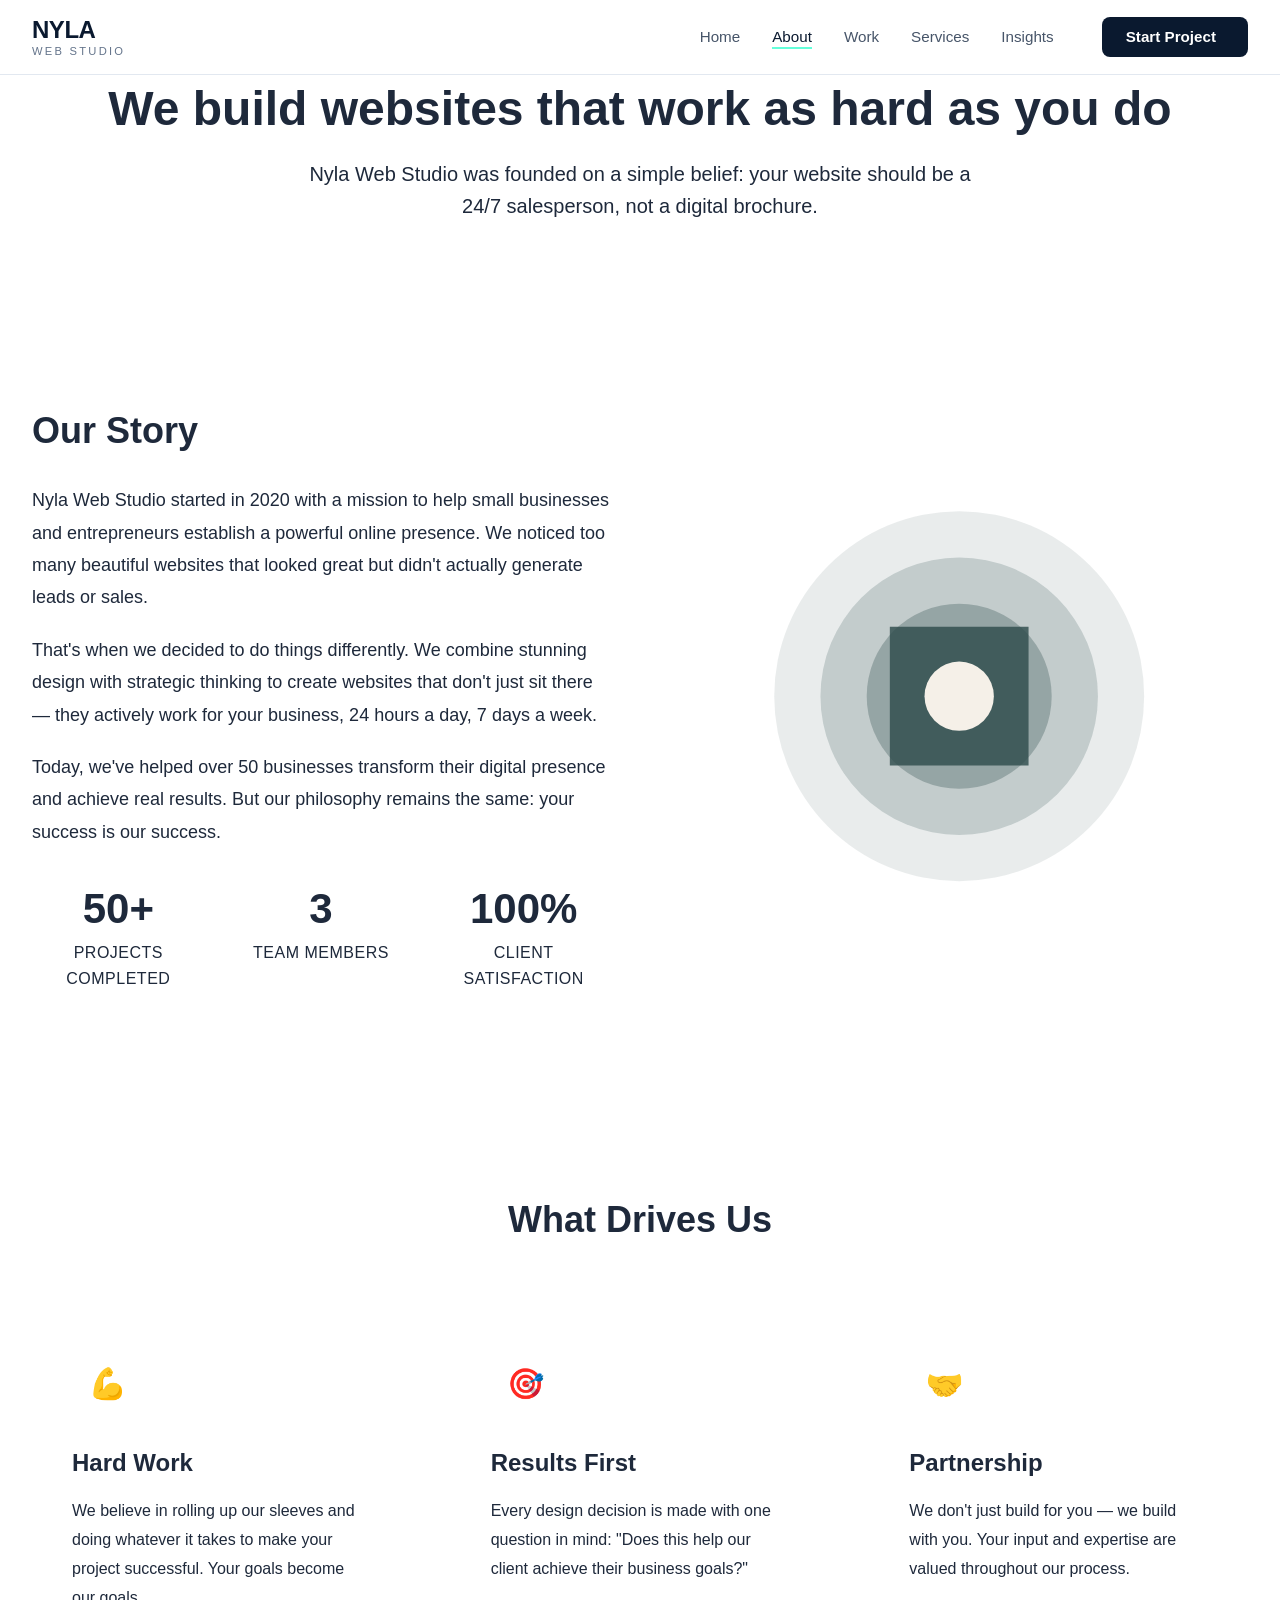
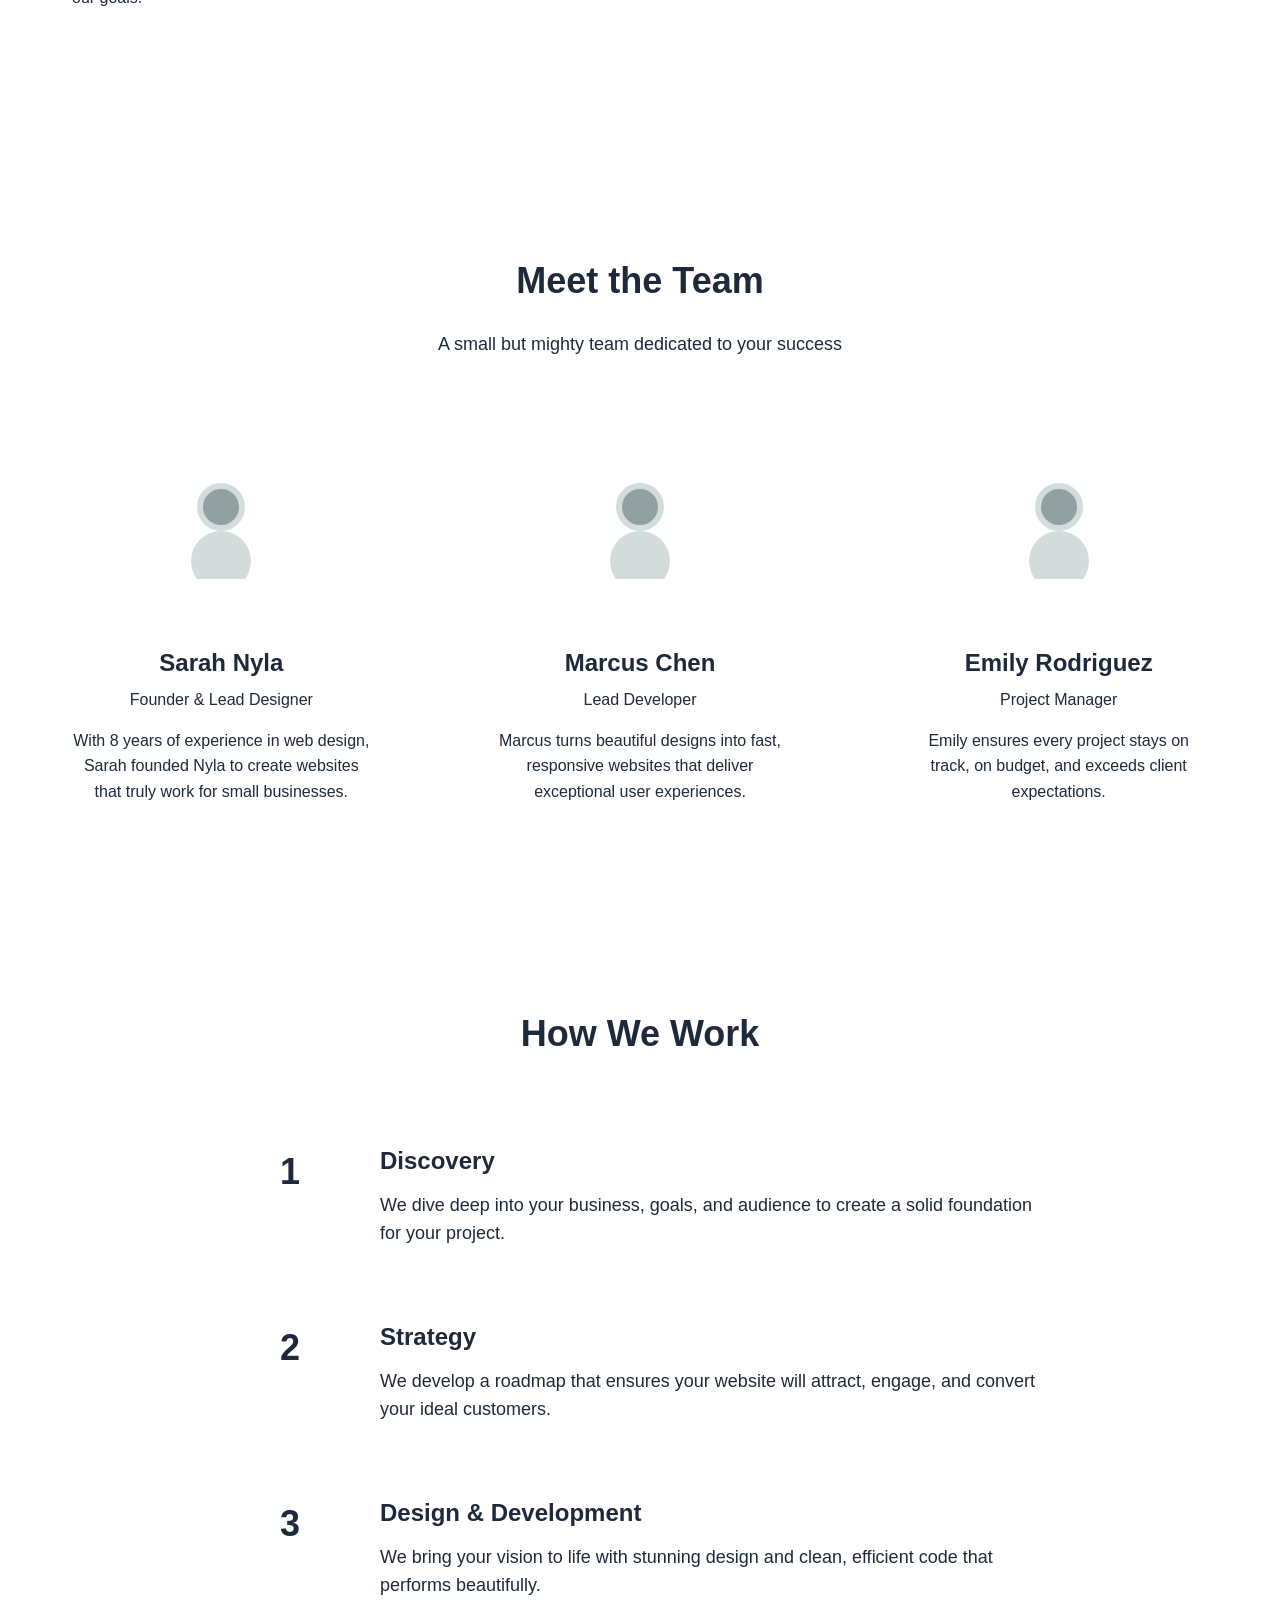
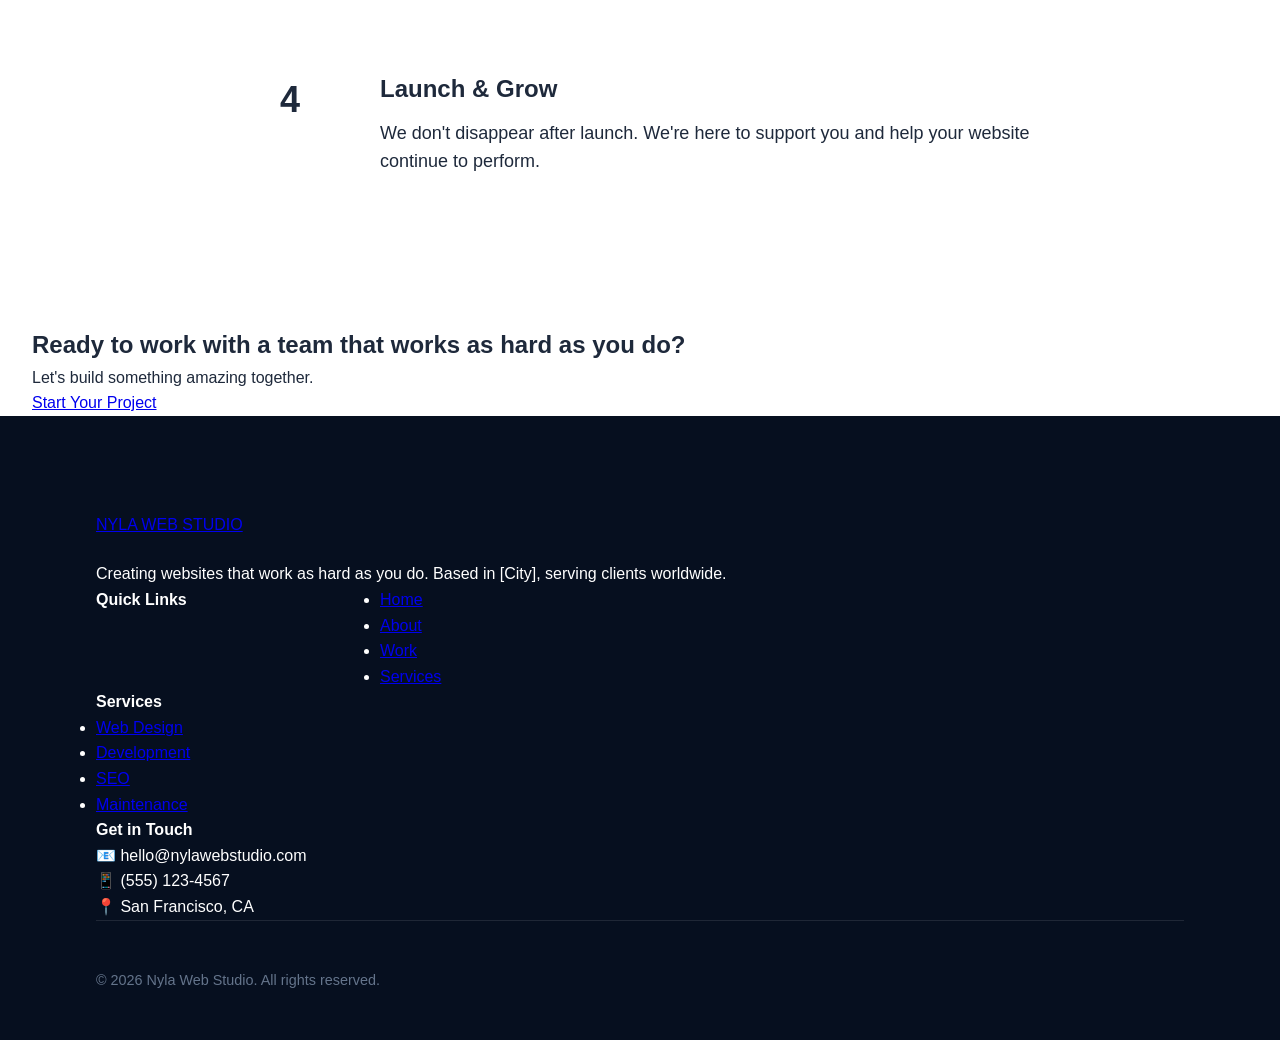
==== commit 62548c08: "Update dates and footer copyright year from 2024 to 2026 - Update copyright year in footer from 2024" ====
--- a/about.html
+++ b/about.html
@@ -234,7 +234,7 @@
                 </div>
             </div>
             <div class="footer-bottom">
-                <p>&copy; 2024 Nyla Web Studio. All rights reserved.</p>
+                <p>&copy; 2026 Nyla Web Studio. All rights reserved.</p>
             </div>
         </div>
     </footer>
--- a/css/style.css
+++ b/css/style.css
@@ -55,12 +55,33 @@
    Base Styles
    ========================================================================== */
 
+html,
+body {
+    overflow-x: hidden; /* prevent horizontal scroll */
+}
+
 body {
     font-family: var(--font-primary);
     color: var(--gray-800);
     background: var(--white);
     line-height: 1.6;
-    overflow-x: hidden;
+}
+
+/* extra guard: force main wrapper not to grow beyond viewport */
+.container,
+.hero,
+.work-grid,
+.services-grid,
+.footer,
+.contact-grid {
+    max-width: 100vw;
+}
+
+/* Make images responsive by default */
+img {
+    max-width: 100%;
+    height: auto;
+    display: block;
 }
 
 html {
@@ -160,6 +181,7 @@
     display: flex;
     justify-content: space-between;
     align-items: center;
+    position: relative;
 }
 
 .nav-logo {
@@ -251,6 +273,10 @@
     flex-direction: column;
     gap: 6px;
     cursor: pointer;
+    position: relative;
+    z-index: 1001;
+    margin-left: auto;
+    order: 3;
 }
 
 .nav-toggle span {
@@ -265,28 +291,41 @@
     .nav-menu {
         position: fixed;
         top: 72px;
-        left: 0;
+        right: 0;
         width: 100%;
         background: var(--white);
         flex-direction: column;
         padding: var(--space-xl);
         gap: var(--space-lg);
-        transform: translateY(-150%);
+        transform: translateX(100%);
         opacity: 0;
         transition: var(--transition);
         box-shadow: var(--shadow-lg);
         border-bottom: 1px solid var(--gray-200);
+        max-height: calc(100vh - 72px);
+        overflow-y: auto;
     }
     
     .nav-menu.active {
-        transform: translateY(0);
+        transform: translateX(0);
         opacity: 1;
     }
     
     .nav-list {
         flex-direction: column;
-        align-items: center;
+        align-items: flex-start;
         gap: var(--space-md);
+        width: 100%;
+    }
+    
+    .nav-list li {
+        width: 100%;
+    }
+    
+    .nav-list .nav-link {
+        display: block;
+        padding: var(--space-sm) 0;
+        width: 100%;
     }
     
     .nav-toggle {
@@ -316,6 +355,7 @@
     align-items: center;
     position: relative;
     padding: var(--space-3xl) var(--space-lg);
+    padding-top: 150px;
     background: linear-gradient(135deg, var(--primary) 0%, var(--primary-dark) 100%);
     color: var(--white);
     overflow: hidden;
@@ -370,11 +410,13 @@
 }
 
 .hero-content {
-    max-width: 800px;
+    max-width: 90%;
+    width: 100%;
     margin: 0 auto;
     text-align: center;
     position: relative;
     z-index: 10;
+    padding: 0 var(--space-md);
 }
 
 .hero-badge {
@@ -400,10 +442,12 @@
 
 .hero-title {
     font-family: var(--font-display);
-    font-size: clamp(2.5rem, 8vw, 5rem);
+    font-size: clamp(2rem, 8vw, 5rem);
     line-height: 1.1;
     margin-bottom: var(--space-md);
     font-weight: 800;
+    word-wrap: break-word;
+    overflow-wrap: break-word;
 }
 
 .title-line {
@@ -507,13 +551,16 @@
 .hero-stats {
     display: flex;
     justify-content: center;
-    gap: var(--space-2xl);
+    gap: var(--space-lg);
     animation: fadeUp 1s ease 1.2s forwards;
     opacity: 0;
+    flex-wrap: wrap;
 }
 
 .stat-item {
     text-align: center;
+    flex: 0 1 auto;
+    min-width: 130px;
 }
 
 .stat-number {
@@ -760,7 +807,7 @@
 
 .services-grid {
     display: grid;
-    grid-template-columns: repeat(4, 1fr);
+    grid-template-columns: repeat(auto-fit, minmax(240px, 1fr));
     gap: var(--space-lg);
     margin-top: var(--space-xl);
 }
@@ -1145,6 +1192,13 @@
     padding: var(--space-2xl);
     border-radius: var(--radius-lg);
     box-shadow: var(--shadow-lg);
+    /* add inner padding to prevent inputs touching edges */
+    padding-right: var(--space-3xl);
+}
+
+/* ensure form itself has breathing room on all screens */
+.contact-form {
+    padding: var(--space-lg) var(--space-xl);
 }
 
 .contact-title {
@@ -1342,7 +1396,13 @@
 .footer {
     background: var(--primary-dark);
     color: var(--white);
-    padding: var(--space-3xl) 0 var(--space-xl);
+    /* more generous horizontal padding for breathing room */
+    padding: var(--space-3xl) var(--space-2xl) var(--space-xl);
+}
+
+/* Ensure footer columns have internal padding to prevent crowding */
+.footer-grid > * {
+    padding: 0 var(--space-2xl);
 }
 
 .footer-grid {
@@ -1502,6 +1562,22 @@
     .hero-cta {
         flex-direction: column;
     }
+
+    /* footer stacks on smaller screens and increases padding */
+    .footer-grid {
+        grid-template-columns: 1fr;
+        gap: var(--space-xl);
+    }
+    .footer {
+        padding: var(--space-3xl) var(--space-lg) var(--space-xl);
+    }
+    .footer-links {
+        grid-template-columns: repeat(2, 1fr);
+        gap: var(--space-lg);
+    }
+    .footer-column a {
+        font-size: 1rem;
+    }
     
     .work-grid {
         grid-template-columns: 1fr;
@@ -1544,19 +1620,193 @@
     .stat-item {
         flex: 1 1 calc(50% - var(--space-lg));
     }
+
+    /* Services cards smaller padding + icon size */
+    .services-grid {
+        gap: var(--space-md);
+        /* Force single column on tablet widths to avoid overlap */
+        grid-template-columns: 1fr;
+        align-items: start;
+    }
+
+    .service-card {
+        padding: var(--space-lg);
+        width: 100%;
+        box-sizing: border-box;
+        margin: 0;
+    }
+
+    .service-icon {
+        width: 48px;
+        height: 48px;
+    }
+
+    .service-icon i {
+        font-size: 1.4rem;
+    }
+
+    /* Make contact form rows stack on tablets */
+    .form-row {
+        grid-template-columns: 1fr;
+    }
+
+    /* Navigation adjustments for mobile layout */
+    .nav-menu {
+        left: 0;
+        right: 0;
+        width: 100%;
+    }
+
+    .nav-list {
+        gap: var(--space-md);
+    }
+}
+
+@media (max-width: 640px) {
+    /* Hero section mobile optimization */
+    .hero {
+        padding: 1.5rem 1rem;
+        padding-top: 120px;
+        min-height: auto;
+    }
+
+    .hero-shape-1 {
+        width: 150px;
+        height: 150px;
+        top: -50px;
+        right: -50px;
+        filter: blur(30px);
+    }
+
+    .hero-shape-2 {
+        width: 120px;
+        height: 120px;
+        bottom: -50px;
+        left: -50px;
+        filter: blur(30px);
+    }
+
+    .hero-shape-3 {
+        width: 100px;
+        height: 100px;
+        top: 50%;
+        left: 50%;
+        transform: translate(-50%, -50%);
+        filter: blur(30px);
+    }
+
+    .hero-title {
+        font-size: clamp(1.75rem, 6vw, 3rem);
+    }
+
+    .hero-description {
+        font-size: 1rem;
+        margin: 0 auto var(--space-lg);
+    }
+
+    .hero-cta {
+        flex-direction: column;  
+        gap: var(--space-md);
+    }
+
+    .hero-cta a {
+        width: 100%;
+        justify-content: center;
+    }
+
+    .hero-stats {
+        gap: var(--space-md);
+        padding: 0 var(--space-sm);
+    }
+
+    .stat-item {
+        flex: 0 1 calc(50% - var(--space-sm));
+        min-width: 100px;
+    }
+
+    .stat-number {
+        font-size: 2rem;
+    }
+
+    .stat-label {
+        font-size: 0.8rem;
+    }
+
+    .hero-scroll {
+        display: none;
+    }
+
+    .trusted-logos {
+        gap: var(--space-md);
+    }
 }
 
 @media (max-width: 480px) {
     .form-row {
         grid-template-columns: 1fr;
     }
-    
+
+    /* footer full-width column stack */
+    .footer-grid {
+        grid-template-columns: 1fr;
+        gap: var(--space-xl);
+    }
     .footer-links {
         grid-template-columns: 1fr;
+        gap: var(--space-lg);
+    }
+    .footer {
+        padding: var(--space-3xl) var(--space-lg) var(--space-xl);
+    }
+    .footer-column {
+        margin-bottom: var(--space-lg);
     }
     
     .footer-bottom {
         flex-direction: column;
         text-align: center;
     }
+
+    /* Navigation on small screens */
+    .nav-container {
+        padding: var(--space-sm) var(--space-md);
+    }
+    
+    .logo-text {
+        font-size: 1.25rem;
+    }
+    
+    .logo-tagline {
+        font-size: 0.65rem;
+    }
+
+    .nav-menu {
+        padding: var(--space-lg) var(--space-md);
+    }
+
+    .nav-cta {
+        width: 100%;
+        justify-content: center;
+        font-size: 0.9rem;
+    }
+
+    /* Further tighten service card styles on small phones */
+    .services-grid {
+        grid-template-columns: 1fr;
+        gap: var(--space-md);
+    }
+
+    .service-card {
+        padding: var(--space-md);
+    }
+
+    /* Contact grid stacks cleanly */
+    .contact-grid {
+        grid-template-columns: 1fr;
+        padding: var(--space-lg);
+    }
+
+    .contact {
+        padding: var(--space-xl) 0;
+    }
 }
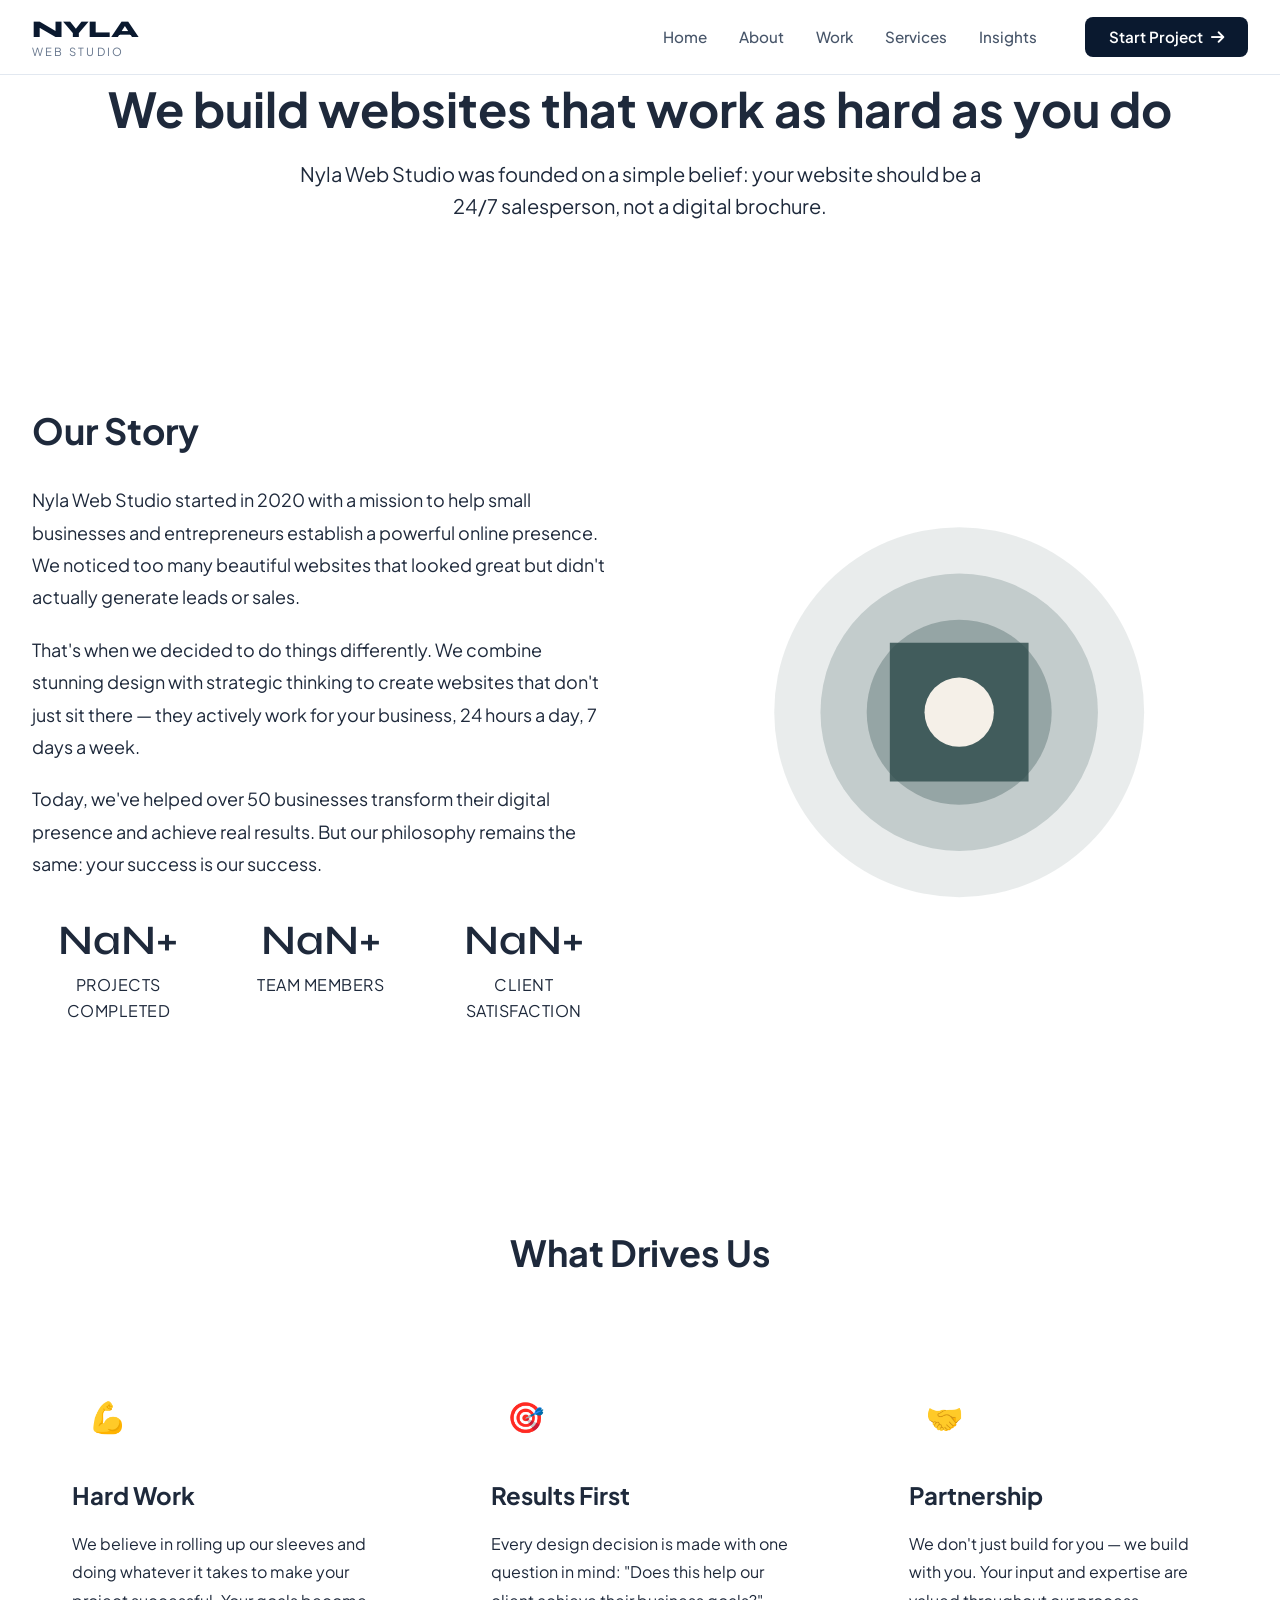
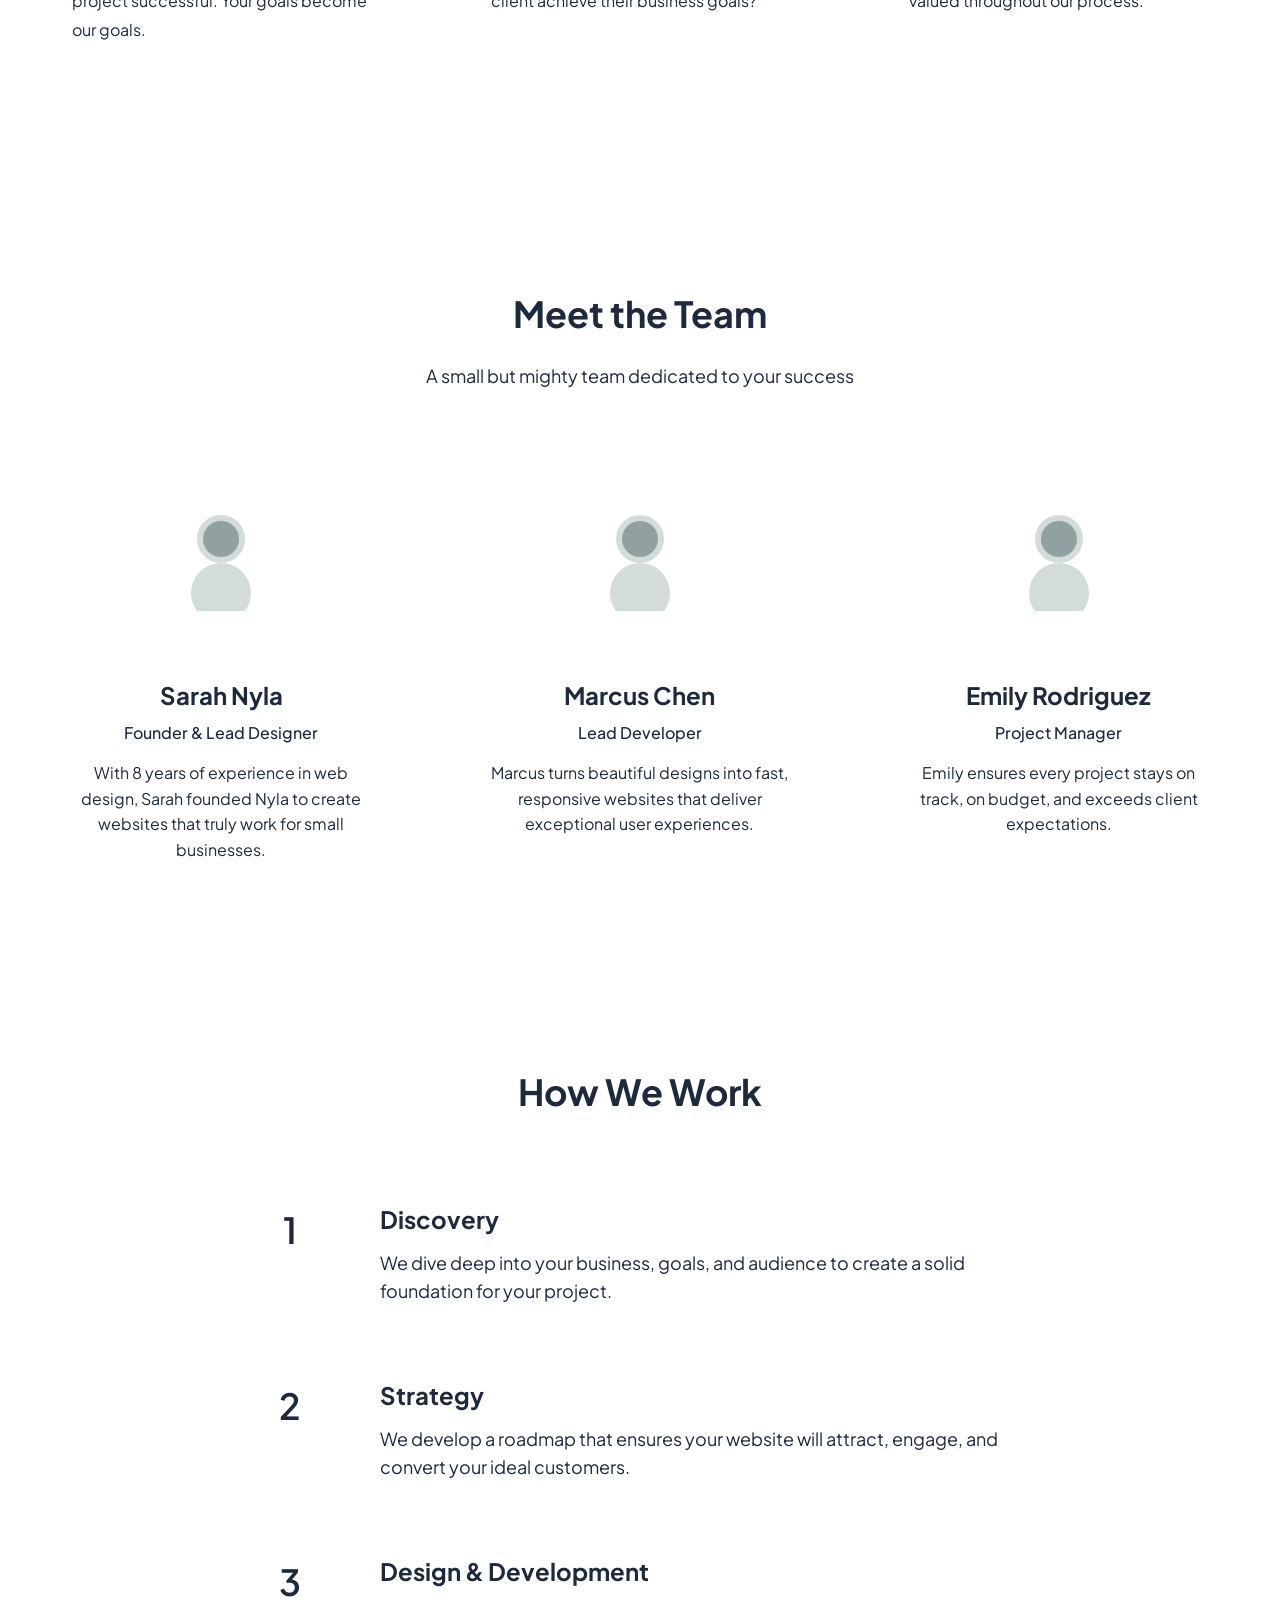
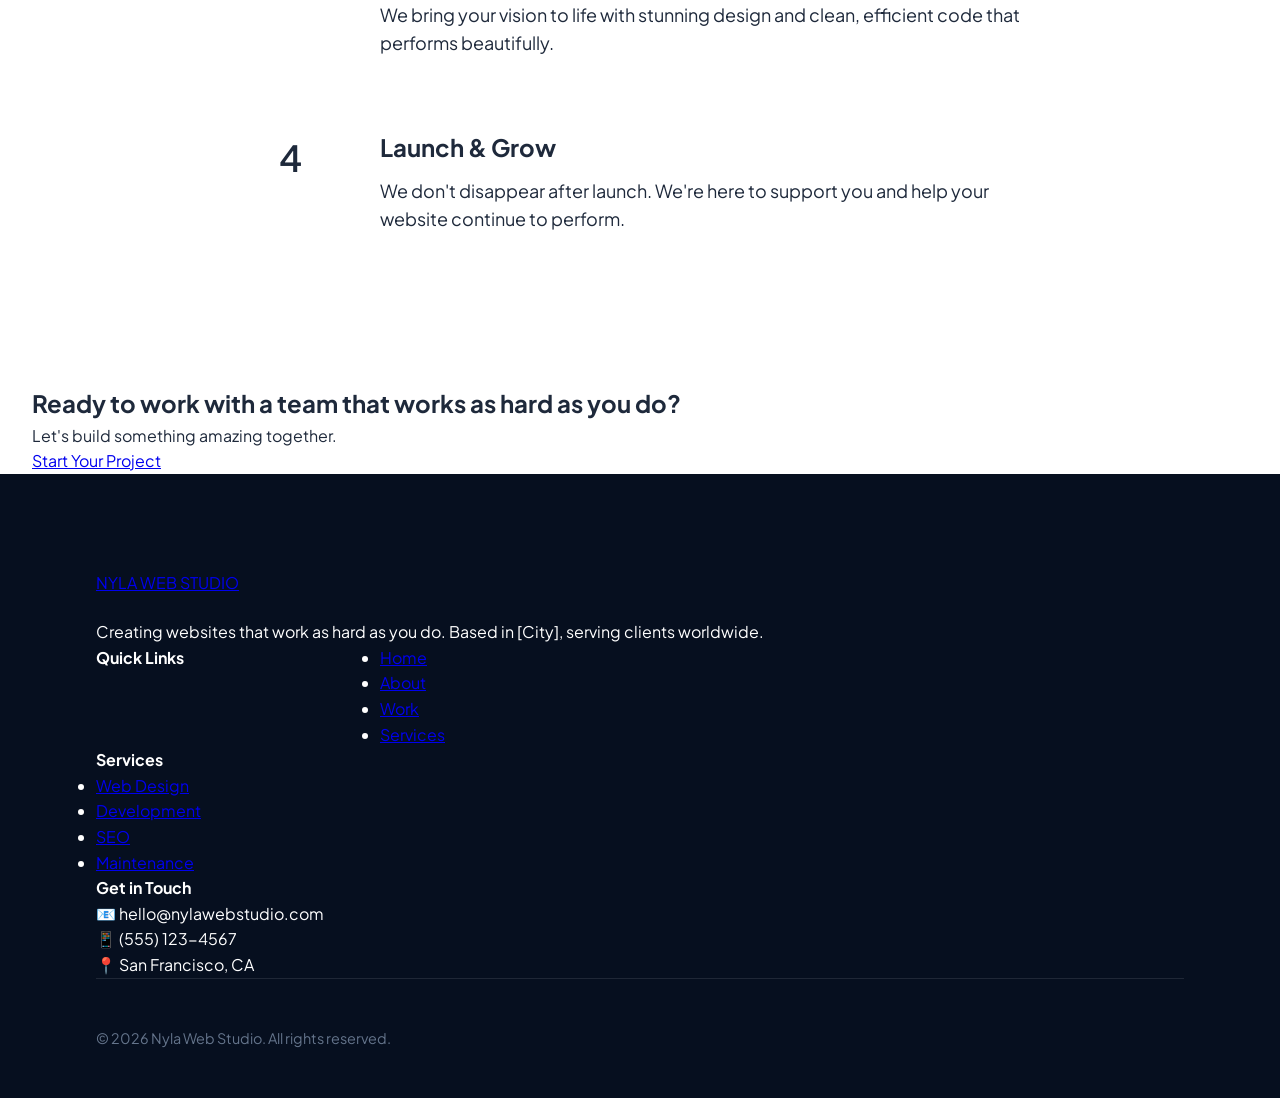
==== commit 809dffd5: "Fix page loading and navigation issues on all pages PROBLEMS FIXED: 1. Added missing Font Awesome CS" ====
--- a/about.html
+++ b/about.html
@@ -4,6 +4,15 @@
     <meta charset="UTF-8">
     <meta name="viewport" content="width=device-width, initial-scale=1.0">
     <title>About Us - Nyla Web Studio | Websites That Work As Hard As You Do</title>
+    
+    <!-- Font Awesome 6 -->
+    <link rel="stylesheet" href="https://cdnjs.cloudflare.com/ajax/libs/font-awesome/6.0.0/css/all.min.css">
+    
+    <!-- Google Fonts - Professional Pairing -->
+    <link rel="preconnect" href="https://fonts.googleapis.com">
+    <link rel="preconnect" href="https://fonts.gstatic.com" crossorigin>
+    <link href="https://fonts.googleapis.com/css2?family=Plus+Jakarta+Sans:wght@200;300;400;500;600;700;800&family=Syne:wght@400;500;600;700;800&display=swap" rel="stylesheet">
+    
     <link rel="stylesheet" href="css/style.css">
     <link rel="stylesheet" href="css/about.css">
 </head>
@@ -19,11 +28,11 @@
                 <ul class="nav-list">
                     <li><a href="index.html" class="nav-link">Home</a></li>
                     <li><a href="about.html" class="nav-link active">About</a></li>
-                    <li><a href="#work" class="nav-link">Work</a></li>
-                    <li><a href="#services" class="nav-link">Services</a></li>
-                    <li><a href="#insights" class="nav-link">Insights</a></li>
+                    <li><a href="work.html" class="nav-link">Work</a></li>
+                    <li><a href="services.html" class="nav-link">Services</a></li>
+                    <li><a href="insights.html" class="nav-link">Insights</a></li>
                 </ul>
-                <a href="#contact" class="nav-cta">
+                <a href="index.html#contact" class="nav-cta">
                     <span>Start Project</span>
                     <i class="fas fa-arrow-right"></i>
                 </a>
@@ -238,5 +247,7 @@
             </div>
         </div>
     </footer>
+
+    <script src="js/main.js"></script>
 </body>
 </html>
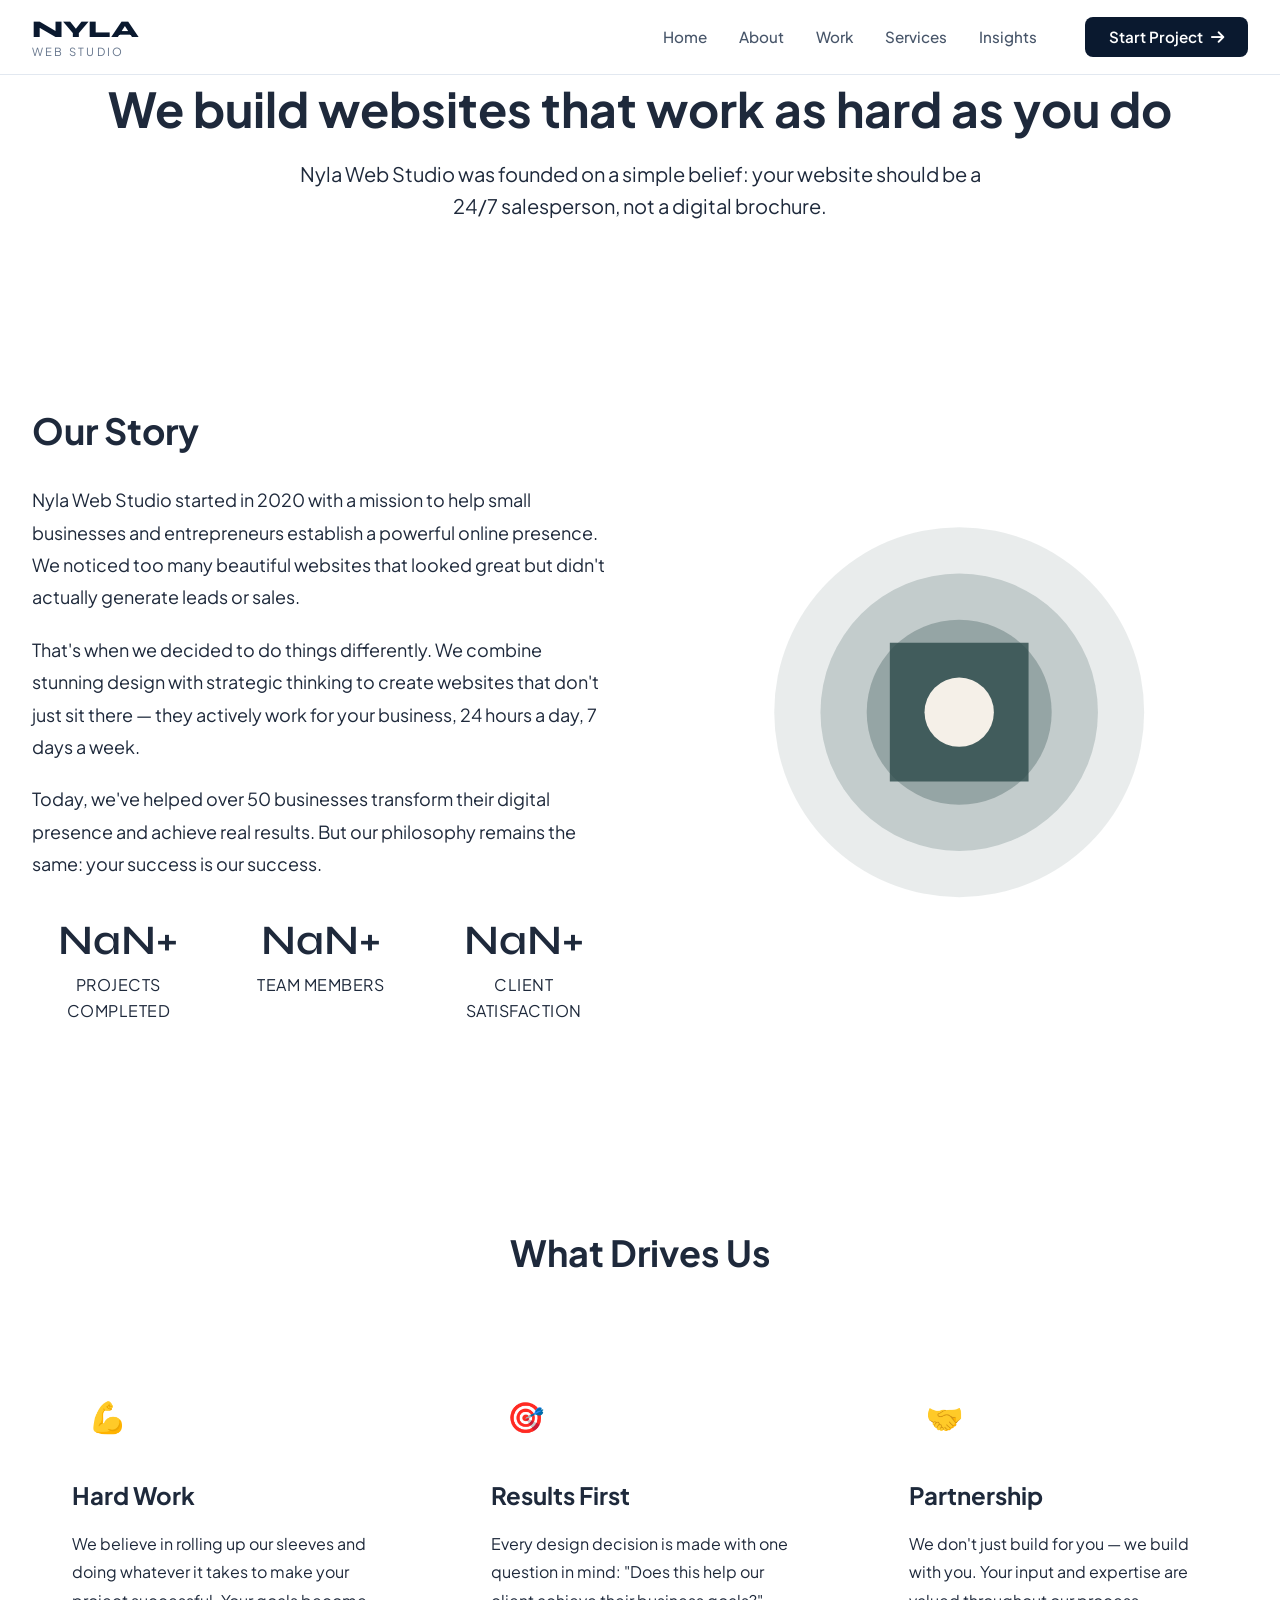
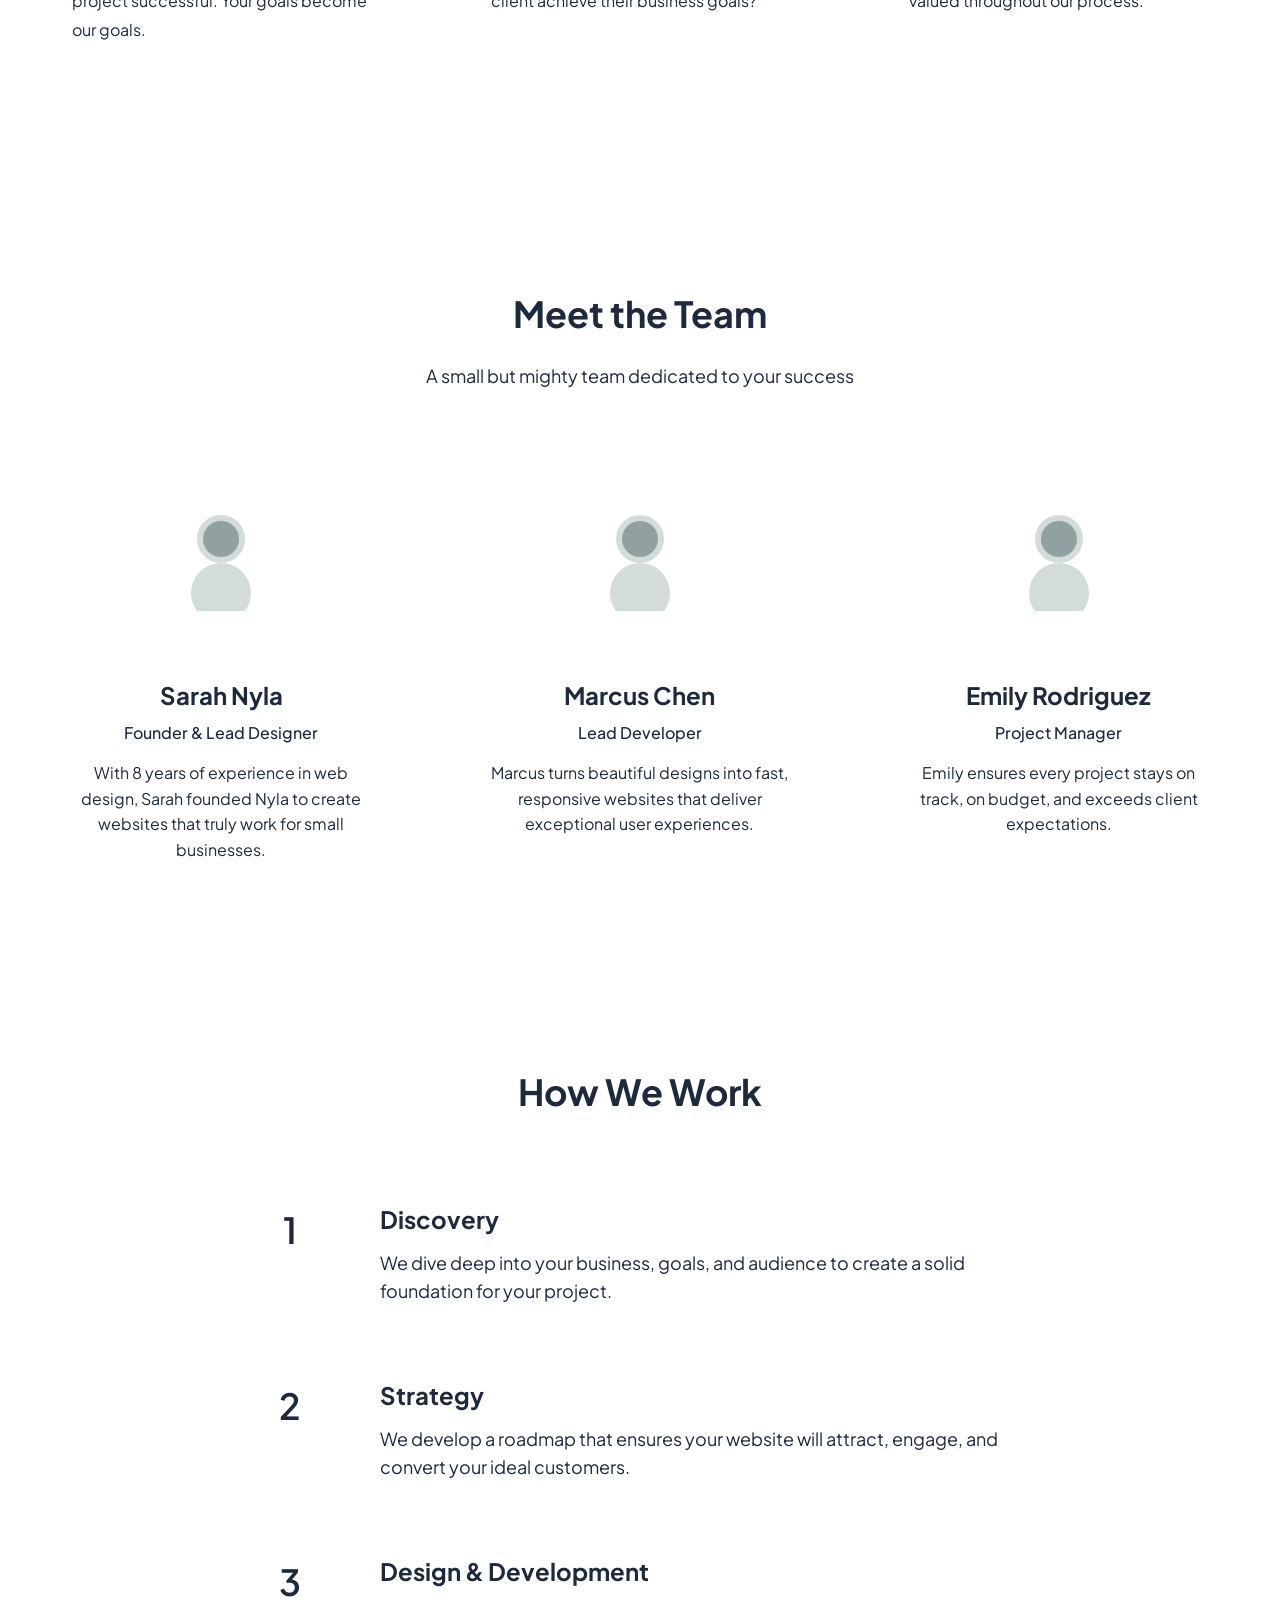
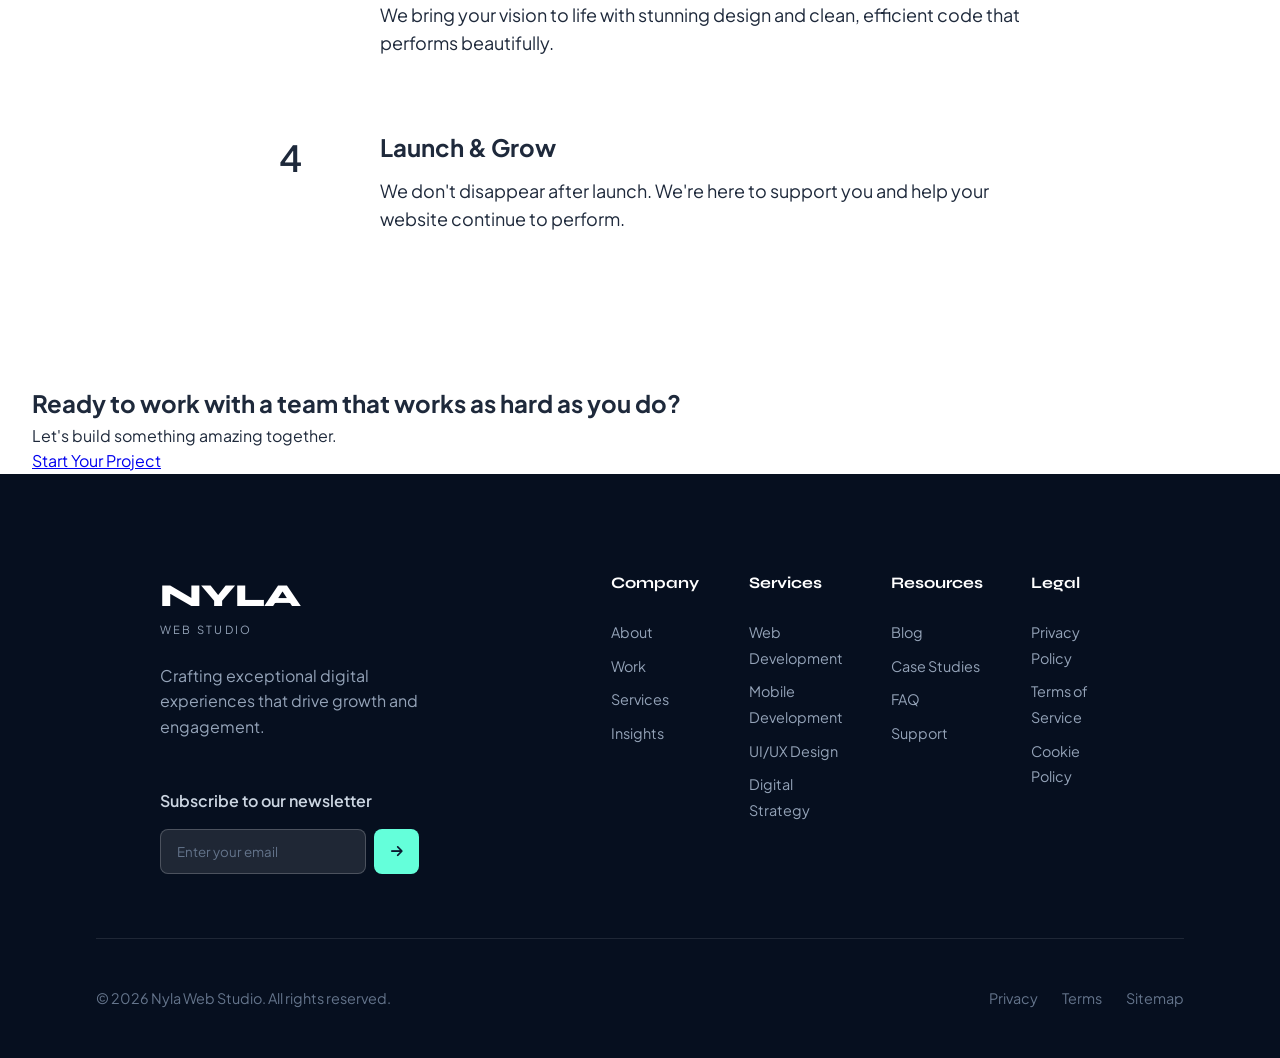
==== commit e97b688f: "Update all pages to use consistent footer from index.html IMPROVEMENT: - Updated about.html, work.ht" ====
--- a/about.html
+++ b/about.html
@@ -212,38 +212,75 @@
     <!-- Footer -->
     <footer class="footer">
         <div class="container">
-            <div class="footer-content">
-                <div class="footer-about">
-                    <a href="index.html" class="footer-logo">NYLA WEB STUDIO</a>
-                    <p>Creating websites that work as hard as you do. Based in [City], serving clients worldwide.</p>
-                </div>
+            <div class="footer-grid">
+                <div class="footer-info">
+                    <div class="footer-logo">
+                        <span class="logo-text">NYLA</span>
+                        <span class="logo-tagline">web studio</span>
+                    </div>
+                    <p class="footer-description">
+                        Crafting exceptional digital experiences that drive growth and engagement.
+                    </p>
+                    <div class="footer-newsletter">
+                        <p>Subscribe to our newsletter</p>
+                        <form class="newsletter-form">
+                            <input type="email" placeholder="Enter your email">
+                            <button type="submit">
+                                <i class="fas fa-arrow-right"></i>
+                            </button>
+                        </form>
+                    </div>
+                </div>
+                
                 <div class="footer-links">
-                    <h4>Quick Links</h4>
-                    <ul>
-                        <li><a href="index.html">Home</a></li>
-                        <li><a href="about.html">About</a></li>
-                        <li><a href="#work">Work</a></li>
-                        <li><a href="#services">Services</a></li>
-                    </ul>
-                </div>
-                <div class="footer-services">
-                    <h4>Services</h4>
-                    <ul>
-                        <li><a href="#web-design">Web Design</a></li>
-                        <li><a href="#development">Development</a></li>
-                        <li><a href="#seo">SEO</a></li>
-                        <li><a href="#maintenance">Maintenance</a></li>
-                    </ul>
-                </div>
-                <div class="footer-contact">
-                    <h4>Get in Touch</h4>
-                    <p>📧 hello@nylawebstudio.com</p>
-                    <p>📱 (555) 123-4567</p>
-                    <p>📍 San Francisco, CA</p>
-                </div>
-            </div>
+                    <div class="footer-column">
+                        <h4>Company</h4>
+                        <ul>
+                            <li><a href="about.html">About</a></li>
+                            <li><a href="work.html">Work</a></li>
+                            <li><a href="services.html">Services</a></li>
+                            <li><a href="insights.html">Insights</a></li>
+                        </ul>
+                    </div>
+                    
+                    <div class="footer-column">
+                        <h4>Services</h4>
+                        <ul>
+                            <li><a href="#">Web Development</a></li>
+                            <li><a href="#">Mobile Development</a></li>
+                            <li><a href="#">UI/UX Design</a></li>
+                            <li><a href="#">Digital Strategy</a></li>
+                        </ul>
+                    </div>
+                    
+                    <div class="footer-column">
+                        <h4>Resources</h4>
+                        <ul>
+                            <li><a href="#">Blog</a></li>
+                            <li><a href="#">Case Studies</a></li>
+                            <li><a href="#">FAQ</a></li>
+                            <li><a href="#">Support</a></li>
+                        </ul>
+                    </div>
+                    
+                    <div class="footer-column">
+                        <h4>Legal</h4>
+                        <ul>
+                            <li><a href="#">Privacy Policy</a></li>
+                            <li><a href="#">Terms of Service</a></li>
+                            <li><a href="#">Cookie Policy</a></li>
+                        </ul>
+                    </div>
+                </div>
+            </div>
+            
             <div class="footer-bottom">
                 <p>&copy; 2026 Nyla Web Studio. All rights reserved.</p>
+                <div class="footer-bottom-links">
+                    <a href="#">Privacy</a>
+                    <a href="#">Terms</a>
+                    <a href="#">Sitemap</a>
+                </div>
             </div>
         </div>
     </footer>
